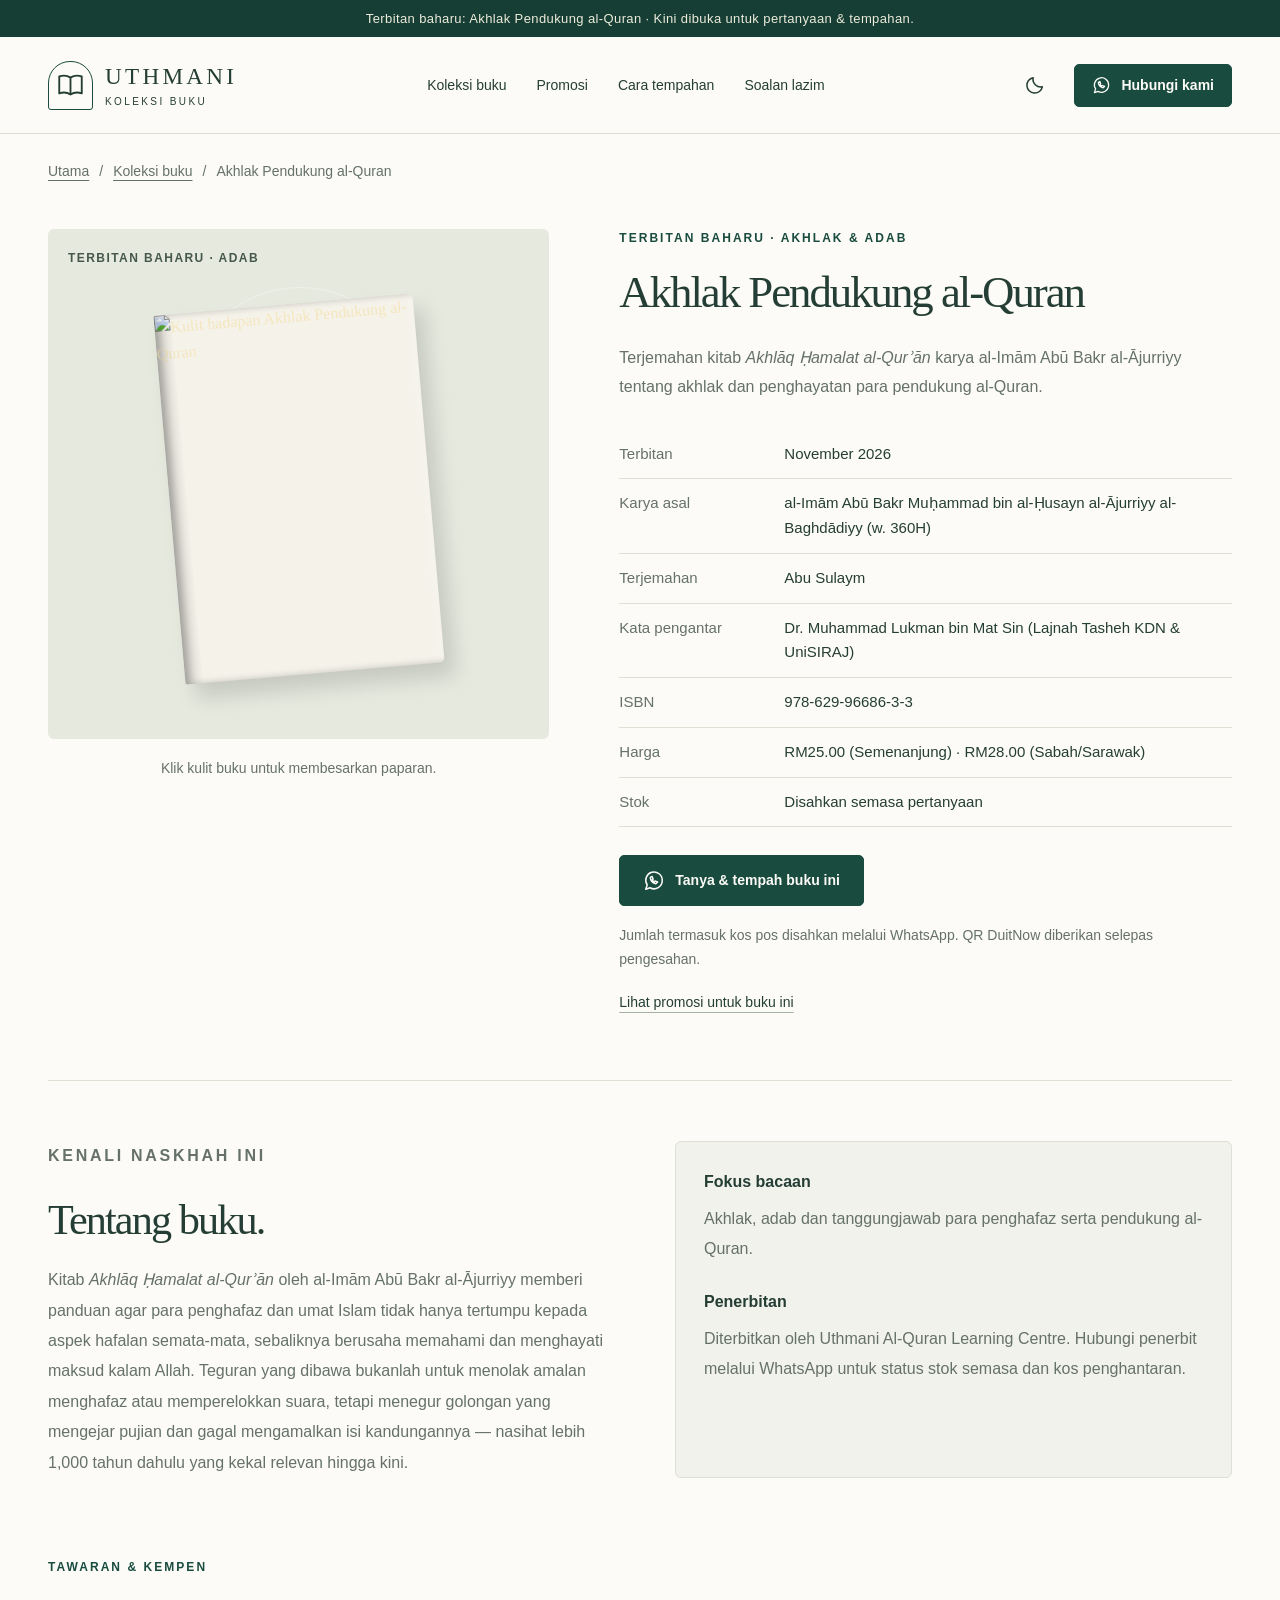
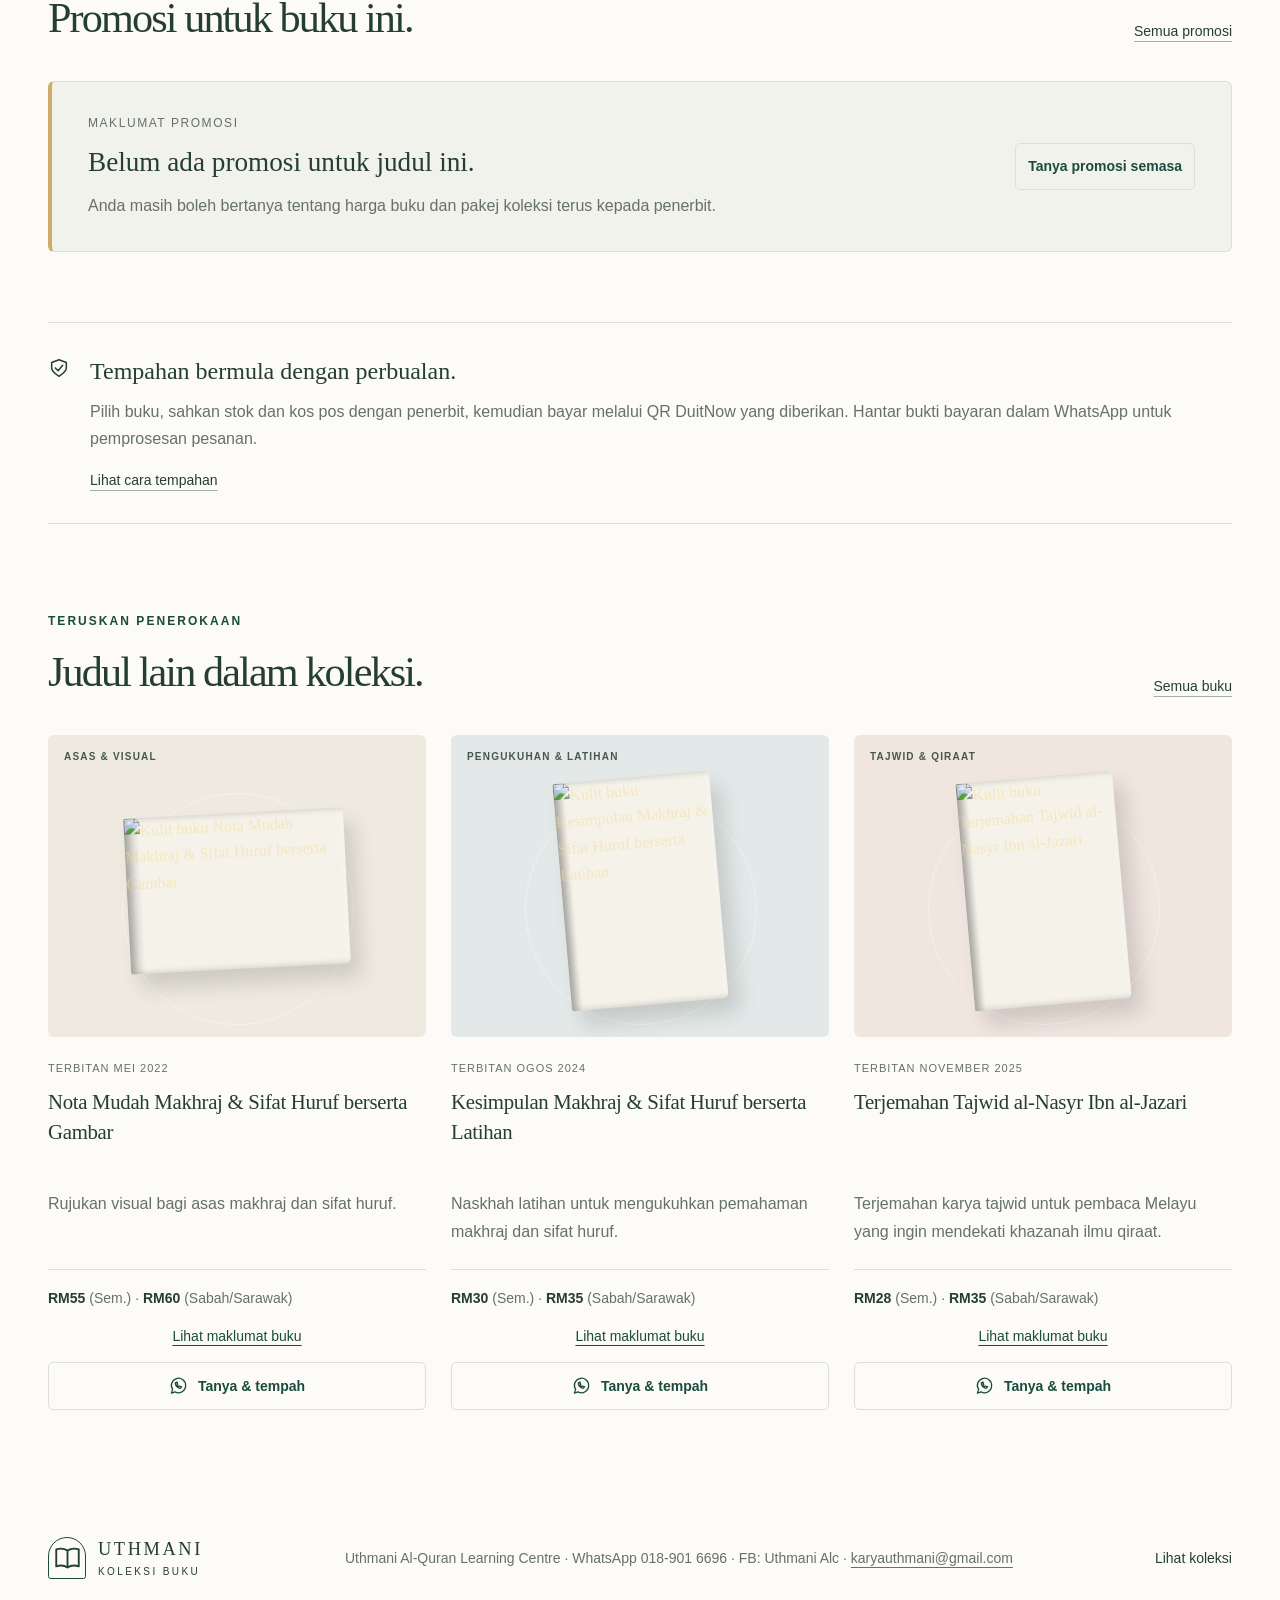
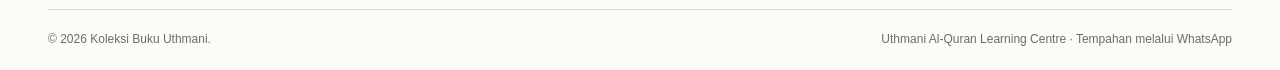
==== akhlak-pendukung-al-quran.html @ 069dd64c "Add files via upload" ====
<!DOCTYPE html>
<html lang="ms" data-theme="light">
<head>
  <meta charset="UTF-8">
  <meta name="viewport" content="width=device-width, initial-scale=1.0">
  <meta name="theme-color" content="#173e35">
  <meta name="description" content="Terjemahan kitab Akhlaq Hamalat al-Qur'an karya al-Imam Abu Bakr al-Ajurriyy al-Baghdadiyy (w. 360H). Terbitan November 2026. RM25 (Sem.) / RM28 (Sabah &amp; Sarawak).">
  <title>Akhlak Pendukung al-Quran · Uthmani</title>
  <script>try{document.documentElement.dataset.theme=localStorage.getItem('uthmani-theme')==='dark'?'dark':'light'}catch{}</script>
  <link rel="stylesheet" href="styles.css">
  <script src="promotions.js" defer></script>
  <script src="script.js" defer></script>
</head>
<body data-book="akhlak">
  <svg class="icon-definitions" xmlns="http://www.w3.org/2000/svg" aria-hidden="true"><defs>
    <symbol id="i-book" viewBox="0 0 24 24"><path d="M12 5c-3-2-7-2-10-1v15c3-1 7-1 10 1 3-2 7-2 10-1V4c-3-1-7-1-10 1Zm0 0v15"/></symbol>
    <symbol id="i-chat" viewBox="0 0 24 24"><path d="M21 11.5a9 9 0 0 1-13.3 7.9L3 21l1.6-4.7A9 9 0 1 1 21 11.5Z"/><path d="M8 8c0 4 2 6 6 7l2-2-3-1-1 1-2-2 1-1-1-3Z"/></symbol>
    <symbol id="i-moon" viewBox="0 0 24 24"><path d="M20 14A8.5 8.5 0 0 1 10 4a8.5 8.5 0 1 0 10 10Z"/></symbol>
    <symbol id="i-sun" viewBox="0 0 24 24"><circle cx="12" cy="12" r="4"/><path d="M12 2v2m0 16v2M2 12h2m16 0h2M5 5l1.5 1.5m11 11L19 19M5 19l1.5-1.5m11-11L19 5"/></symbol>
    <symbol id="i-check" viewBox="0 0 24 24"><path d="m5 12 4 4L19 6"/></symbol>
    <symbol id="i-close" viewBox="0 0 24 24"><path d="m6 6 12 12M6 18 18 6"/></symbol>
    <symbol id="i-shield" viewBox="0 0 24 24"><path d="M12 3 4 6v6c0 4 5 7 8 9 3-2 8-5 8-9V6Z"/><path d="m8 12 3 3 5-6"/></symbol>
  </defs></svg>
  <a class="skip-link" href="#utama">Langkau ke kandungan</a>
  <div class="announcement">Terbitan baharu: Akhlak Pendukung al-Quran · Kini dibuka untuk pertanyaan &amp; tempahan.</div>
  <header class="site-header">
    <div class="container header-inner">
      <a class="brand" href="index.html" aria-label="Uthmani, halaman utama"><span class="brand-mark"><svg class="icon"><use href="#i-book"/></svg></span><span>UTHMANI<small>KOLEKSI BUKU</small></span></a>
      <nav aria-label="Navigasi utama"><a href="index.html#koleksi">Koleksi buku</a><a href="#promosi">Promosi</a><a href="index.html#tempahan">Cara tempahan</a><a href="index.html#soalan">Soalan lazim</a></nav>
      <div class="header-actions"><button class="theme-toggle" id="theme-toggle" type="button" aria-label="Aktifkan mod gelap" aria-pressed="false"><svg class="icon"><use id="theme-icon" href="#i-moon"/></svg></button><button class="button button-small header-contact" data-order="pertanyaan"><svg class="icon"><use href="#i-chat"/></svg>Hubungi kami</button></div>
    </div>
  </header>
  <main id="utama">
    <div class="container breadcrumbs"><nav aria-label="Jejak navigasi"><a href="index.html">Utama</a><span aria-hidden="true">/</span><a href="index.html#koleksi">Koleksi buku</a><span aria-hidden="true">/</span><span aria-current="page">Akhlak Pendukung al-Quran</span></nav></div>
    <section class="container book-detail-hero" aria-labelledby="book-title">
      <div class="book-page-cover"><div class="book-display display-green"><span class="category-label">TERBITAN BAHARU · ADAB</span><div class="catalog-book cover cover-photo" data-lightbox="buku/04 akhlak-pendukung-al-quran/gambar/kulit-depan.jpg" data-caption="Kulit hadapan · Akhlak Pendukung al-Quran"><img src="buku/04 akhlak-pendukung-al-quran/gambar/kulit-depan.jpg" alt="Kulit hadapan Akhlak Pendukung al-Quran" width="666" height="1000"></div></div><p>Klik kulit buku untuk membesarkan paparan.</p></div>
      <div class="book-detail-copy"><p class="eyebrow">TERBITAN BAHARU · AKHLAK &amp; ADAB</p><h1 id="book-title">Akhlak Pendukung al-Quran</h1><p class="detail-intro">Terjemahan kitab <em>Akhlāq Ḥamalat al-Qurʾān</em> karya al-Imām Abū Bakr al-Ājurriyy tentang akhlak dan penghayatan para pendukung al-Quran.</p><dl class="book-facts"><div><dt>Terbitan</dt><dd>November 2026</dd></div><div><dt>Karya asal</dt><dd>al-Imām Abū Bakr Muḥammad bin al-Ḥusayn al-Ājurriyy al-Baghdādiyy (w. 360H)</dd></div><div><dt>Terjemahan</dt><dd>Abu Sulaym</dd></div><div><dt>Kata pengantar</dt><dd>Dr. Muhammad Lukman bin Mat Sin (Lajnah Tasheh KDN &amp; UniSIRAJ)</dd></div><div><dt>ISBN</dt><dd>978-629-96686-3-3</dd></div><div><dt>Harga</dt><dd>RM25.00 (Semenanjung) · RM28.00 (Sabah/Sarawak)</dd></div><div><dt>Stok</dt><dd>Disahkan semasa pertanyaan</dd></div></dl><button class="button" data-order="akhlak"><svg class="icon"><use href="#i-chat"/></svg>Tanya &amp; tempah buku ini</button><p class="detail-payment-note">Jumlah termasuk kos pos disahkan melalui WhatsApp. QR DuitNow diberikan selepas pengesahan.</p><a class="text-link" href="#promosi">Lihat promosi untuk buku ini</a></div>
    </section>
    <section class="container book-about" aria-labelledby="about-title"><div><p class="eyebrow">KENALI NASKHAH INI</p><h2 id="about-title">Tentang buku.</h2><p>Kitab <em>Akhlāq Ḥamalat al-Qurʾān</em> oleh al-Imām Abū Bakr al-Ājurriyy memberi panduan agar para penghafaz dan umat Islam tidak hanya tertumpu kepada aspek hafalan semata-mata, sebaliknya berusaha memahami dan menghayati maksud kalam Allah. Teguran yang dibawa bukanlah untuk menolak amalan menghafaz atau memperelokkan suara, tetapi menegur golongan yang mengejar pujian dan gagal mengamalkan isi kandungannya — nasihat lebih 1,000 tahun dahulu yang kekal relevan hingga kini.</p></div><div class="book-focus"><h3>Fokus bacaan</h3><p>Akhlak, adab dan tanggungjawab para penghafaz serta pendukung al-Quran.</p><h3>Penerbitan</h3><p>Diterbitkan oleh Uthmani Al-Quran Learning Centre. Hubungi penerbit melalui WhatsApp untuk status stok semasa dan kos penghantaran.</p></div></section>
    <section class="container promotions-section" id="promosi" aria-labelledby="promotions-title"><div class="section-heading"><div><p class="eyebrow">TAWARAN &amp; KEMPEN</p><h2 id="promotions-title">Promosi untuk buku ini.</h2></div><a class="text-link" href="index.html#promosi">Semua promosi</a></div><div class="promotions-list" data-promotions><div class="promotion-empty"><div><h3>Belum ada promosi untuk judul ini.</h3><p>Hubungi penerbit untuk mengetahui harga dan tawaran semasa.</p></div><button class="button button-outline" data-order="promosi">Tanya promosi semasa</button></div></div></section>
    <section class="container detail-order-note"><svg class="icon"><use href="#i-shield"/></svg><div><h3>Tempahan bermula dengan perbualan.</h3><p>Pilih buku, sahkan stok dan kos pos dengan penerbit, kemudian bayar melalui QR DuitNow yang diberikan. Hantar bukti bayaran dalam WhatsApp untuk pemprosesan pesanan.</p><a class="text-link" href="index.html#tempahan">Lihat cara tempahan</a></div></section>
    <section class="container section related-books" aria-labelledby="related-title"><div class="section-heading"><div><p class="eyebrow">TERUSKAN PENEROKAAN</p><h2 id="related-title">Judul lain dalam koleksi.</h2></div><a class="text-link" href="index.html#koleksi">Semua buku</a></div><div class="book-grid"><article class="book-card"><a href="nota-mudah-makhraj.html" aria-label="Lihat Nota Mudah Makhraj &amp; Sifat Huruf berserta Gambar" class="book-display display-sand"><span class="category-label">ASAS &amp; VISUAL</span><div class="catalog-book catalog-book-landscape cover cover-photo"><img src="buku/01 nota-mudah-makhraj/gambar/kulit-depan.jpg" alt="Kulit buku Nota Mudah Makhraj &amp; Sifat Huruf berserta Gambar" width="1200" height="852" loading="lazy"></div></a><div class="book-info"><p class="book-date">TERBITAN MEI 2022</p><h3><a href="nota-mudah-makhraj.html">Nota Mudah Makhraj &amp; Sifat Huruf berserta Gambar</a></h3><p>Rujukan visual bagi asas makhraj dan sifat huruf.</p><div class="availability"><strong>RM55</strong> (Sem.) · <strong>RM60</strong> (Sabah/Sarawak)</div><a class="book-detail-link" href="nota-mudah-makhraj.html">Lihat maklumat buku</a><button class="button button-outline" data-order="nota"><svg class="icon"><use href="#i-chat"/></svg>Tanya &amp; tempah</button></div></article>
<article class="book-card"><a href="kesimpulan-makhraj.html" aria-label="Lihat Kesimpulan Makhraj &amp; Sifat Huruf berserta Latihan" class="book-display display-blue"><span class="category-label">PENGUKUHAN &amp; LATIHAN</span><div class="catalog-book cover cover-photo"><img src="buku/02 kesimpulan-makhraj/gambar/kulit-depan.jpg" alt="Kulit buku Kesimpulan Makhraj &amp; Sifat Huruf berserta Latihan" width="778" height="1000" loading="lazy"></div></a><div class="book-info"><p class="book-date">TERBITAN OGOS 2024</p><h3><a href="kesimpulan-makhraj.html">Kesimpulan Makhraj &amp; Sifat Huruf berserta Latihan</a></h3><p>Naskhah latihan untuk mengukuhkan pemahaman makhraj dan sifat huruf.</p><div class="availability"><strong>RM30</strong> (Sem.) · <strong>RM35</strong> (Sabah/Sarawak)</div><a class="book-detail-link" href="kesimpulan-makhraj.html">Lihat maklumat buku</a><button class="button button-outline" data-order="latihan"><svg class="icon"><use href="#i-chat"/></svg>Tanya &amp; tempah</button></div></article>
<article class="book-card"><a href="terjemahan-tajwid-al-nasyr.html" aria-label="Lihat Terjemahan Tajwid al-Nasyr Ibn al-Jazari" class="book-display display-rust"><span class="category-label">TAJWID &amp; QIRAAT</span><div class="catalog-book cover cover-photo"><img src="buku/03 terjemahan-tajwid-al-nasyr/gambar/kulit-depan.jpg" alt="Kulit buku Terjemahan Tajwid al-Nasyr Ibn al-Jazari" width="667" height="1000" loading="lazy"></div></a><div class="book-info"><p class="book-date">TERBITAN NOVEMBER 2025</p><h3><a href="terjemahan-tajwid-al-nasyr.html">Terjemahan Tajwid al-Nasyr Ibn al-Jazari</a></h3><p>Terjemahan karya tajwid untuk pembaca Melayu yang ingin mendekati khazanah ilmu qiraat.</p><div class="availability"><strong>RM28</strong> (Sem.) · <strong>RM35</strong> (Sabah/Sarawak)</div><a class="book-detail-link" href="terjemahan-tajwid-al-nasyr.html">Lihat maklumat buku</a><button class="button button-outline" data-order="tajwid"><svg class="icon"><use href="#i-chat"/></svg>Tanya &amp; tempah</button></div></article></div></section>
  </main>
  <footer><div class="container footer-main"><a class="brand" href="index.html"><span class="brand-mark"><svg class="icon"><use href="#i-book"/></svg></span><span>UTHMANI<small>KOLEKSI BUKU</small></span></a><p>Uthmani Al-Quran Learning Centre · WhatsApp 018-901 6696 · FB: Uthmani Alc · <a href="mailto:karyauthmani@gmail.com">karyauthmani@gmail.com</a></p><a href="index.html#koleksi">Lihat koleksi</a></div><div class="container footer-bottom"><span>© <span id="year">2026</span> Koleksi Buku Uthmani.</span><span>Uthmani Al-Quran Learning Centre · Tempahan melalui WhatsApp</span></div></footer>
  <dialog id="order-dialog" aria-labelledby="dialog-title" aria-describedby="dialog-description"><div class="dialog-content"><button type="button" class="close-dialog" aria-label="Tutup tetingkap"><svg class="icon"><use href="#i-close"/></svg></button><span class="dialog-icon"><svg class="icon"><use href="#i-chat"/></svg></span><p class="eyebrow">PRATONTON PERTANYAAN</p><h2 id="dialog-title">Mesej anda sudah siap.</h2><p id="dialog-description">Nombor WhatsApp penerbit belum ditetapkan. Ini ialah pratonton mesej untuk buku pilihan anda; tiada mesej dihantar.</p><label for="message-preview">Mesej WhatsApp</label><textarea id="message-preview" readonly rows="7"></textarea><button class="button" id="copy-message" type="button">Salin mesej</button><p id="copy-status" role="status" aria-live="polite"></p></div></dialog>
</body>
</html>
---- styles.css ----
@charset "UTF-8";
:root{color-scheme:light;--bg:#fcfbf7;--surface:#fff;--ink:#253e35;--muted:#65716a;--green:#194b3e;--green-hover:#10382d;--line:#dedfd5;--soft:#f1f2eb;--gold:#cfad69;--hero:#f2f1e8;--shadow:0 18px 40px #173b3018}
:root[data-theme=dark]{color-scheme:dark;--bg:#121e1a;--surface:#1c2a24;--ink:#eef0e6;--muted:#b1bdb4;--green:#b6d2bd;--green-hover:#d0e4d4;--line:#34473b;--soft:#1c2b24;--hero:#1b2b23;--shadow:0 18px 40px #0003}
*{box-sizing:border-box}html{scroll-behavior:smooth;scroll-padding-top:100px}body{margin:0;background:var(--bg);color:var(--ink);font-family:Arial,Helvetica,sans-serif;font-size:16px;line-height:1.65}button,a{-webkit-tap-highlight-color:transparent}button,input,textarea{font:inherit}button,a{touch-action:manipulation}button{cursor:pointer}a{color:inherit;text-decoration:none}button{color:inherit}button:focus-visible,a:focus-visible,summary:focus-visible,textarea:focus-visible{outline:3px solid #b78b3b;outline-offset:5px}h1,h2,h3,p{margin-top:0}h1,h2{font-family:Georgia,'Times New Roman',serif;font-weight:400;letter-spacing:-.045em}h2{font-size:clamp(2rem,3.3vw,3rem);line-height:1.18;margin-bottom:20px}h3{font-size:1.08rem;line-height:1.5}p{margin-bottom:0}.container{width:min(1240px,calc(100% - 96px));margin-inline:auto}.icon{width:22px;height:22px;fill:none;stroke:currentColor;stroke-width:1.65;stroke-linecap:round;stroke-linejoin:round;flex-shrink:0}.icon-definitions{position:absolute;width:0;height:0;overflow:hidden}.announcement{background:#173e35;color:#ececdb;font-size:.8125rem;text-align:center;padding:8px 20px;letter-spacing:.03em}.site-header{background:var(--bg);border-bottom:1px solid var(--line)}.header-inner{display:flex;align-items:center;justify-content:space-between;gap:25px;min-height:96px}.brand{display:flex;align-items:center;gap:12px;font-family:Georgia,serif;font-size:1.45rem;letter-spacing:.14em;line-height:1.2}.brand small{display:block;font-family:Arial,sans-serif;font-size:.625rem;letter-spacing:.24em;margin-top:6px}.brand-mark{width:45px;height:49px;border:1px solid var(--green);border-radius:22px 22px 3px 3px;display:grid;place-items:center}.brand-mark .icon{width:27px;height:27px}.header-inner nav{display:flex;gap:30px;font-size:.875rem}.header-inner nav a:hover,.footer-main>a:last-child:hover{color:#9a7332}.header-actions{display:flex;align-items:center;gap:18px}.theme-toggle{background:transparent;border:0;display:grid;place-items:center;width:42px;height:42px;border-radius:50%}.theme-toggle:hover{background:var(--soft)}.button{display:inline-flex;align-items:center;justify-content:center;gap:10px;background:var(--green);color:var(--bg);border:1px solid var(--green);border-radius:5px;min-height:51px;padding:12px 23px;font-size:.875rem;font-weight:600;line-height:1.5;transition:background .2s,transform .2s}.button:hover{background:var(--green-hover);transform:translateY(-2px)}.button-small{min-height:43px;padding:9px 17px}.button-small .icon{width:19px;height:19px}.text-link{font-size:.875rem;text-decoration:underline;text-underline-offset:5px;text-decoration-color:#a5afa3;line-height:1.6}.text-link:hover{text-decoration-color:currentColor}.hero{overflow:hidden;background:linear-gradient(100deg,var(--bg) 49%,var(--hero) 100%)}.hero-grid{display:grid;grid-template-columns:1.06fr 1fr;gap:40px;align-items:center;padding-block:64px 55px;min-height:660px}.eyebrow{font-size:.75rem;font-weight:600;letter-spacing:.17em;color:var(--green);margin-bottom:24px;display:flex;align-items:center;gap:12px}.eyebrow>span{width:24px;height:1px;background:var(--gold)}h1{font-size:clamp(3.4rem,5.35vw,4.8rem);line-height:1.08;margin-bottom:26px}h1 em{color:#96723e;font-weight:400}.hero-description{max-width:470px;color:var(--muted);font-size:1rem;line-height:1.85}.hero-actions{display:flex;align-items:center;gap:26px;margin-top:30px}.hero-note{display:flex;gap:13px;align-items:center;margin-top:38px;font-size:.8125rem;line-height:1.7}.hero-note strong{font-weight:500}.hero-note p>span{color:var(--muted)}.small-book-icon{display:grid;place-items:center;border:1px solid var(--line);border-radius:50%;width:43px;height:43px;flex-shrink:0}.small-book-icon .icon{width:19px}.hero-art{position:relative;height:520px;isolation:isolate}.arch-pattern{position:absolute;width:88%;height:94%;top:3%;left:8%;border:1px solid #a58c5140;border-radius:48% 48% 0 0;background:repeating-radial-gradient(ellipse at 50% 100%,transparent 0,transparent 37px,#a58c5110 38px,#a58c5110 39px);z-index:-1}.arch-pattern:before{content:"";position:absolute;inset:13px;border:1px solid #a58c5125;border-radius:48% 48% 0 0}.art-topline{display:flex;justify-content:space-between;position:absolute;top:10px;left:30px;right:5px;color:var(--muted);font-size:.625rem;letter-spacing:.2em}.art-topline>span:last-child{font-size:24px;color:#a78e59}.cover{color:#f4e6bd;border-radius:2px 5px 5px 2px;position:relative;box-shadow:inset 5px 0 7px #0003,inset -3px 0 1px #ffffff20,10px 15px 20px #0002;font-family:Georgia,'Times New Roman',serif}.cover:after{content:"";position:absolute;inset:0;background:repeating-linear-gradient(0deg,transparent,transparent 3px,#ffffff04 4px);pointer-events:none;border-radius:inherit}.cover-green{background:#194738}.cover-rust{background:#874638}.cover-sand{background:#b6a27b;color:#273e32}.cover-blue{background:#2d4b5a}.cover-frame{position:absolute;inset:12px 13px 14px 17px;border:1px solid #cfb97a85;display:flex;flex-direction:column;align-items:center;text-align:center;padding:16px 9px}.cover-frame:before{content:"";position:absolute;inset:4px;border:1px solid #cfb97a50;pointer-events:none}.cover-imprint{font-family:Arial,sans-serif;font-size:8px;letter-spacing:.27em}.cover-title{font-size:28px;line-height:1.25;display:block;font-weight:400}.cover-title i{font-weight:400}.cover-bottom{font-family:Arial,sans-serif;font-size:7px;letter-spacing:.12em;margin-top:auto}.cover-ornament{color:#d0b475;font-size:31px;margin:16px 0 12px}.cover-subtitle{font-family:Arial,sans-serif;font-size:7px;letter-spacing:.1em;margin-top:17px}.hero-book{position:absolute;width:235px;height:335px}.hero-book-back{left:10%;top:77px;transform:rotate(-13deg)}.hero-book-back .cover-title{font-size:30px}.hero-book-front{left:43%;top:98px;transform:rotate(8deg);z-index:2}.hero-book-front .cover-title{font-size:34px;line-height:1.19}.arabic{font-family:'Traditional Arabic','Times New Roman',serif;font-size:23px;margin:25px 0 18px;color:#d3b578}.cover-rule{height:1px;width:52px;background:#cfb97a90;margin:20px 0 13px}.cover-author{font-size:10px}.book-horizontal{position:absolute;left:13%;width:78%;height:31px;border-radius:3px;display:flex;justify-content:space-between;align-items:center;padding:0 22px;box-shadow:4px 8px 13px #0002;font-family:Georgia,serif;font-size:12px}.book-horizontal b{font:6px Arial,sans-serif;letter-spacing:.18em}.book-horizontal-one{bottom:57px;background:#34515a;color:#e8dabc;transform:rotate(-3deg);z-index:3;border-bottom:5px solid #efe8d7}.book-horizontal-two{bottom:24px;background:#b8a37a;color:#24392e;transform:rotate(1deg);border-bottom:6px solid #ebe3ce}.art-caption{position:absolute;bottom:-15px;width:100%;display:flex;align-items:center;justify-content:center;gap:10px;font-size:.75rem;color:var(--muted)}.caption-line{width:22px;height:1px;background:#a78e59}.benefits{border-block:1px solid var(--line)}.benefits-inner{display:flex;justify-content:space-between;padding-block:22px;gap:22px}.benefits-inner>span{display:flex;align-items:center;gap:12px;font-size:.875rem;color:var(--muted)}.benefits .icon{color:var(--green);width:20px}.section{padding-block:88px}.section-heading{display:flex;align-items:flex-end;justify-content:space-between;gap:30px;margin-bottom:38px}.section-heading .eyebrow{margin-bottom:15px}.section-heading h2{margin:0}.section-heading>p{color:var(--muted);font-size:.9375rem;line-height:1.85;padding-bottom:3px}.book-grid{display:grid;grid-template-columns:repeat(4,minmax(0,1fr));gap:25px}.book-card{min-width:0;display:flex;flex-direction:column}.book-display{height:302px;position:relative;display:flex;align-items:center;justify-content:center;border-radius:6px;overflow:hidden}.book-display:after{content:"";position:absolute;width:230px;height:230px;border:1px solid #ffffff60;border-radius:50%;top:58px;left:calc(50% - 115px);pointer-events:none}.display-sand{background:#eeeadf}.display-blue{background:#e3e9e8}.display-rust{background:#f0e5df}.display-green{background:#e5e9de}.category-label{position:absolute;left:16px;top:14px;font-size:.625rem;font-weight:600;letter-spacing:.12em;color:#46584c}.catalog-book{height:228px;width:157px;transform:rotate(-5deg);margin-top:11px;z-index:1;transition:transform .3s}.book-card:hover .catalog-book{transform:rotate(0deg) translateY(-5px)}.catalog-book .cover-frame{inset:8px 8px 9px 11px;padding:11px 7px}.catalog-book .cover-title{font-size:21px}.catalog-book .cover-ornament{font-size:22px;margin:12px 0 8px}.catalog-book .cover-imprint{font-size:6px}.catalog-book .cover-subtitle{font-size:6px;margin-top:10px}.catalog-book .cover-bottom{font-size:5px;letter-spacing:.08em}.illustration-label{position:absolute;right:12px;bottom:8px;font-size:.625rem;color:#59675c}.book-info{padding-top:22px;display:flex;flex:1;flex-direction:column}.book-date{font-size:.6875rem;letter-spacing:.09em;color:var(--muted);margin-bottom:10px}.book-info h3{font-family:Georgia,serif;font-weight:400;font-size:1.3rem;line-height:1.45;letter-spacing:-.015em;margin-bottom:12px;min-height:5.65rem}.book-info>p:not(.book-date){font-size:.875rem;line-height:1.8;color:var(--muted);margin-bottom:22px}.availability{font-size:.8125rem;color:var(--muted);margin-top:auto;margin-bottom:15px;border-top:1px solid var(--line);padding-top:17px}.button-outline{color:var(--green);background:transparent;border-color:var(--line);padding-inline:12px;min-height:45px}.button-outline:hover{color:var(--bg);background:var(--green)}.button-outline .icon{width:19px}.bundle-section{padding-bottom:20px}.bundle{border-radius:9px;background:#173e33;color:#f5f2e7;display:grid;grid-template-columns:1fr 1fr;gap:40px;padding:55px 65px;overflow:hidden;position:relative}.bundle:before{content:"";position:absolute;width:600px;height:600px;border:1px solid #e6d4a315;border-radius:50%;left:-270px;top:-300px;box-shadow:0 0 0 35px #e6d4a306,0 0 0 70px #e6d4a305;pointer-events:none}.bundle-copy{position:relative}.bundle-copy .eyebrow{color:#d5ba7b;font-size:.6875rem;margin-bottom:18px}.bundle-copy h2{font-size:2.65rem;margin-bottom:18px}.bundle-copy>p:not(.eyebrow){color:#c8d2c8;font-size:.9375rem;max-width:400px;margin-bottom:23px}.button-gold{background:#ddc38a;border-color:#ddc38a;color:#1b3b30}.button-gold:hover{background:#edd7aa}.bundle-note{display:block;font-size:.75rem;color:#c8d2c8;margin-top:12px}.bundle-art{display:flex;align-items:center;justify-content:center;min-height:250px;padding-right:20px}.mini-book{width:120px;height:205px;padding:28px 10px 12px;flex-shrink:0;border:1px solid #d7bf8055;outline:1px solid #d7bf8033;outline-offset:-7px;font-family:Georgia,serif;font-size:17px;color:#f4e4b9;display:flex;flex-direction:column;justify-content:center;text-align:center;box-shadow:6px 12px 20px #0005;position:relative;margin-left:-24px;transform:rotate(-12deg)}.mini-book span{font-style:italic;font-size:20px;line-height:1.4;margin-top:9px}.mini-book small{font:6px Arial,sans-serif;letter-spacing:.2em;margin-top:25px}.mini-sand{background:#b6a27b;color:#273e32;transform:translateY(10px) rotate(-14deg)}.mini-blue{background:#2d4b5a;transform:translateY(-7px) rotate(-5deg)}.mini-rust{background:#874638;transform:translateY(-4px) rotate(5deg)}.mini-green{background:#275343;transform:translateY(15px) rotate(14deg)}.center-heading{text-align:center}.center-heading .eyebrow{justify-content:center;margin-bottom:16px}.center-heading>p:last-child{color:var(--muted);font-size:.9375rem}.steps{display:grid;grid-template-columns:repeat(3,1fr);gap:65px;margin-top:45px;text-align:center}.step-icon{width:61px;height:61px;background:var(--soft);border:1px solid var(--line);border-radius:50%;display:grid;place-items:center;margin:0 auto 20px;color:var(--green)}.step-icon .icon{width:25px;height:25px}.steps h3{font-family:Georgia,serif;font-size:1.4rem;font-weight:400;margin-bottom:11px}.steps p{color:var(--muted);font-size:.875rem;line-height:1.85}.payment-note{display:flex;align-items:center;gap:18px;padding:20px 26px;border:1px solid var(--line);border-radius:5px;margin-top:40px;font-size:.8125rem;color:var(--muted);background:var(--soft)}.payment-note .icon{width:26px;height:26px}.payment-note strong{color:var(--ink);font-weight:600}.faq-section{padding-block:72px;background:var(--soft);border-top:1px solid var(--line)}.faq-grid{display:grid;grid-template-columns:1fr 1.4fr;gap:75px}.faq-grid .eyebrow{margin-bottom:18px}.faq-grid>div>p:not(.eyebrow){color:var(--muted);font-size:.9375rem}.faq-contact{display:flex;align-items:center;gap:9px;border:0;background:transparent;padding:0;margin-top:24px;color:var(--green)}.faq-list details{border-bottom:1px solid var(--line);padding-block:19px}.faq-list details:first-child{padding-top:0}.faq-list summary{cursor:pointer;list-style:none;font-size:.9375rem;font-weight:500;padding-right:32px;position:relative}.faq-list summary::-webkit-details-marker{display:none}.faq-list summary:after{content:"+";position:absolute;right:1px;top:-5px;font-size:23px;font-weight:400;color:var(--muted)}.faq-list details[open] summary:after{content:"−"}.faq-list details p{font-size:.875rem;color:var(--muted);padding-top:13px;padding-right:30px;line-height:1.85}footer{padding-top:39px}.footer-main{display:flex;align-items:center;justify-content:space-between;gap:25px;padding-bottom:30px}.footer-main .brand{font-size:1.15rem}.footer-main .brand-mark{width:38px;height:42px}.footer-main p{color:var(--muted);font-size:.875rem}.footer-main>a:last-child{font-size:.875rem}.footer-bottom{display:flex;justify-content:space-between;gap:20px;font-size:.75rem;color:var(--muted);border-top:1px solid var(--line);padding-block:20px}.skip-link{position:fixed;top:-100px;left:15px;z-index:10;background:var(--ink);color:var(--bg);padding:12px 20px}.skip-link:focus{top:10px}dialog{width:min(540px,calc(100% - 32px));padding:0;background:var(--bg);color:var(--ink);border:1px solid var(--line);border-radius:12px;box-shadow:0 25px 100px #0005;max-height:90dvh}dialog::backdrop{background:#0c241cb3;backdrop-filter:blur(4px)}.dialog-content{padding:35px;position:relative}.close-dialog{position:absolute;right:15px;top:15px;background:transparent;border:0;width:40px;height:40px;display:grid;place-items:center;border-radius:50%}.close-dialog:hover{background:var(--soft)}.dialog-icon{display:grid;place-items:center;width:52px;height:52px;background:var(--soft);border-radius:50%;margin-bottom:22px}.dialog-content .eyebrow{font-size:.6875rem;margin-bottom:12px}.dialog-content h2{font-size:2rem;margin-bottom:15px}.dialog-content>p:not(.eyebrow){font-size:.875rem;color:var(--muted)}.dialog-content label{display:block;font-size:.8125rem;font-weight:600;margin-block:22px 8px}.dialog-content textarea{display:block;resize:vertical;width:100%;border:1px solid var(--line);background:var(--soft);color:var(--ink);font-size:.875rem;line-height:1.7;padding:14px;border-radius:5px}.dialog-content .button{margin-top:20px;width:100%}#copy-status{min-height:24px;margin-top:10px;font-size:.8125rem}
@media(min-width:1450px){.hero-grid{min-height:710px}.hero-art{transform:scale(1.06)}}
@media(max-width:1100px){.container{width:calc(100% - 64px)}.header-inner nav{gap:20px}.hero-grid{gap:25px}.hero-art{height:480px}.hero-book{width:200px;height:303px}.hero-book-back{left:3%;top:65px}.hero-book-front{left:42%;top:90px}.hero-book-front .cover-title{font-size:30px}.hero-book-back .cover-title{font-size:27px}.hero-actions{gap:18px;align-items:flex-start;flex-direction:column}.hero-note{margin-top:25px}.book-grid{gap:18px}.book-display{height:280px}.catalog-book{width:145px;height:215px}.catalog-book .cover-title{font-size:19px}.book-info h3{font-size:1.2rem;min-height:7rem}.bundle{padding:45px 35px;gap:25px}.mini-book{width:105px;height:195px;margin-left:-25px;font-size:15px}.mini-book span{font-size:18px}.steps{gap:35px}.faq-grid{gap:40px}}
@media(max-width:850px){.header-inner nav{display:none}.hero-grid{grid-template-columns:1.05fr 1fr;min-height:580px;padding-block:45px}.hero-art{height:430px}.hero-book{width:164px;height:260px}.hero-book-front{left:36%;top:78px}.hero-book-back{left:0;top:55px}.hero-book-front .cover-title{font-size:24px}.hero-book-back .cover-title{font-size:23px}.hero-book .cover-frame{inset:9px 8px 10px 11px;padding:12px 6px}.hero-book .arabic{font-size:18px;margin:19px 0 14px}.hero-book .cover-rule{margin:15px 0 10px}.hero-book .cover-author{font-size:8px}.hero-book .cover-bottom{font-size:6px}.book-horizontal{width:93%;left:0;padding-inline:12px;font-size:9px}.book-horizontal-one{bottom:59px}.book-horizontal-two{bottom:26px}.art-topline{left:0;font-size:8px}.art-caption{font-size:10px;bottom:0}h1{font-size:3rem}.hero-description{font-size:.9375rem}.hero-note{font-size:.75rem}.benefits-inner{gap:18px}.benefits-inner>span{font-size:.75rem;gap:8px}.section{padding-block:65px}.book-grid{grid-template-columns:repeat(2,1fr);gap:40px 25px}.book-display{height:320px}.catalog-book{width:175px;height:250px}.catalog-book .cover-title{font-size:24px}.catalog-book .cover-ornament{margin:15px 0 12px}.book-info h3{min-height:3.8rem;font-size:1.3rem}.section-heading>p{max-width:220px}.desktop-break{display:none}.bundle{padding:40px 30px;grid-template-columns:.9fr 1fr}.bundle-copy h2{font-size:2.15rem}.bundle-art{padding:0}.mini-book{width:85px;height:170px;margin-left:-24px;font-size:12px}.mini-book span{font-size:15px}.steps{gap:25px}.faq-grid{grid-template-columns:1fr 1.3fr}.footer-main p{max-width:200px}.footer-bottom{font-size:.6875rem}}
@media(max-width:600px){html{scroll-padding-top:20px}.container{width:calc(100% - 40px)}.announcement{font-size:.6875rem;padding-inline:12px}.header-inner{min-height:80px;gap:12px}.brand{font-size:1.18rem;gap:9px}.brand small{font-size:.56rem}.brand-mark{width:37px;height:42px}.header-actions{gap:5px}.header-contact{font-size:0;padding:9px;width:42px}.header-contact .icon{width:21px;height:21px}.hero-grid{grid-template-columns:1fr;gap:27px;padding-block:38px 28px}.hero-copy .eyebrow{font-size:.625rem;margin-bottom:20px}h1{font-size:clamp(2.9rem,11.7vw,4.1rem);line-height:1.1;margin-bottom:22px}.hero-description{font-size:.9375rem;max-width:410px}.hero-actions{flex-direction:row;align-items:center;gap:18px}.hero-actions .button{font-size:.8125rem;padding-inline:15px}.hero-actions .text-link{font-size:.75rem;max-width:115px}.hero-note{margin-top:26px}.hero-art{width:min(100%,390px);height:420px;justify-self:center}.hero-book{width:185px;height:280px}.hero-book-back{left:9%;top:45px}.hero-book-front{left:43%;top:70px}.hero-book-front .cover-title{font-size:28px}.hero-book-back .cover-title{font-size:26px}.hero-book .cover-bottom{font-size:6px}.hero-book .arabic{font-size:20px;margin-block:20px 16px}.hero-book .cover-frame{inset:11px 10px 12px 13px}.art-topline{left:15px;right:12px}.book-horizontal{left:8%;width:86%}.book-horizontal-one{bottom:44px}.book-horizontal-two{bottom:11px}.art-caption{bottom:-15px}.benefits-inner{padding-block:20px;display:grid;gap:11px}.benefits-inner>span{font-size:.8125rem}.benefits-inner .icon{width:18px;height:18px}.section{padding-block:52px}.section-heading{display:block;margin-bottom:29px}.section-heading>p{max-width:none;margin-top:16px;font-size:.875rem}.eyebrow{font-size:.625rem}h2{font-size:2.15rem}.book-grid{gap:28px 16px}.book-display{height:236px}.category-label{font-size:.5rem;letter-spacing:.04em;top:11px;left:9px}.catalog-book{width:123px;height:184px;margin-top:10px}.catalog-book .cover-frame{inset:7px 6px 8px 9px;padding:10px 5px}.catalog-book .cover-title{font-size:17px}.catalog-book .cover-ornament{font-size:17px;margin:8px 0}.catalog-book .cover-imprint{font-size:5px}.catalog-book .cover-subtitle{font-size:4.5px;margin-top:10px}.catalog-book .cover-bottom{font-size:4px}.illustration-label{font-size:.5rem}.book-info{padding-top:15px}.book-date{font-size:.5625rem;letter-spacing:.035em;margin-bottom:8px}.book-info h3{font-size:1.1rem;line-height:1.4;min-height:6.2rem;margin-bottom:11px}.book-info>p:not(.book-date){font-size:.8125rem;line-height:1.65;margin-bottom:15px}.availability{font-size:.6875rem;line-height:1.6;padding-top:12px;margin-bottom:12px}.book-info .button{font-size:.75rem;padding:10px 5px;gap:6px}.book-info .button .icon{width:16px;height:16px}.bundle-section{padding-bottom:0}.bundle{grid-template-columns:1fr;gap:25px;padding:32px 25px}.bundle-art{min-height:215px;order:1;padding-left:20px}.mini-book{width:98px;height:178px;font-size:13px}.mini-book span{font-size:17px}.bundle-copy{order:0}.bundle-copy h2{font-size:2.3rem}.bundle-copy .eyebrow{font-size:.625rem}.bundle-copy>p:not(.eyebrow){font-size:.875rem}.bundle-note{font-size:.6875rem}.center-heading{text-align:left}.center-heading .eyebrow{justify-content:flex-start}.center-heading>p:last-child{font-size:.875rem}.steps{grid-template-columns:1fr;gap:27px;text-align:left;margin-top:31px}.steps article{display:grid;grid-template-columns:50px 1fr;column-gap:17px}.step-icon{grid-row:span 2;width:46px;height:46px;margin:0}.step-icon .icon{width:21px;height:21px}.steps h3{font-size:1.25rem;margin-bottom:7px}.steps p{font-size:.875rem}.payment-note{align-items:flex-start;padding:18px;gap:13px;margin-top:28px;font-size:.75rem}.payment-note .icon{width:22px;height:22px;margin-top:3px}.faq-section{padding-block:45px}.faq-grid{grid-template-columns:1fr;gap:30px}.faq-list summary{font-size:.875rem}.faq-list details p{font-size:.8125rem}.footer-main{flex-wrap:wrap;gap:20px}.footer-main p{order:2;max-width:none;width:100%;font-size:.8125rem}.footer-main>a:last-child{font-size:.8125rem}.footer-bottom{flex-direction:column;gap:8px;font-size:.6875rem}.dialog-content{padding:28px 22px}.dialog-content h2{font-size:1.8rem}}
@media(max-width:360px){.container{width:calc(100% - 28px)}.hero-book{width:165px;height:265px}.hero-book-front{left:42%}.hero-book-back{left:4%}.hero-book-front .cover-title{font-size:25px}.hero-book-back .cover-title{font-size:24px}.catalog-book{width:112px;height:175px}.catalog-book .cover-title{font-size:16px}.book-grid{gap:25px 12px}.hero-actions{gap:12px}.hero-actions .button{padding-inline:10px}.hero-art{height:410px}}
/* Judul panjang kekal di dalam bingkai kulit pada semua saiz skrin. */
.catalog-book.cover-rust .cover-title{font-size:18px}
.hero-book-back .cover-title{font-size:25px}
.hero-book-back .cover-ornament{margin-block:14px 10px}
.book-info>p:not(.book-date),.steps p,.faq-list details p,.bundle-copy>p:not(.eyebrow),.dialog-content>p:not(.eyebrow){font-size:1rem}
.availability,.book-info .button,.hero-actions .text-link{font-size:.875rem}
:root[data-theme=dark] h1 em{color:#d2ae6d}
@media(max-width:850px){.hero-book-back .cover-title{font-size:21px}}
@media(max-width:600px){.catalog-book.cover-rust .cover-title{font-size:14px}.hero-book-back .cover-title{font-size:22px}.book-info .button{gap:5px}.book-info .button .icon{width:15px}.bundle-art{transform:scale(.9)}.book-info h3{min-height:0}}
@media(max-width:360px){.book-info .button{font-size:.875rem;flex-wrap:wrap}.catalog-book{height:190px}.catalog-book.cover-rust .cover-title{font-size:13px}.hero-book-back .cover-title{font-size:20px}.bundle-art{transform:scale(.8)}}
.book-info h3 a:hover{text-decoration:underline;text-underline-offset:4px}
.book-detail-link{font-size:.875rem;text-align:center;text-decoration:underline;text-underline-offset:4px;margin-bottom:14px;color:var(--green)}
.promotions-section{padding-block:20px 70px;scroll-margin-top:24px}
.promotions-list{display:grid;grid-template-columns:repeat(2,minmax(0,1fr));gap:24px}
.promotion-empty{grid-column:1/-1;display:flex;align-items:center;justify-content:space-between;gap:32px;padding:32px 36px;background:var(--soft);border:1px solid var(--line);border-left:4px solid var(--gold);border-radius:6px}
.promotion-label{display:block;color:var(--muted);font-size:.75rem;letter-spacing:.13em;margin-bottom:12px}
.promotion-empty h3,.promotion-card h3{font-family:Georgia,serif;font-weight:400;font-size:1.7rem;line-height:1.3;margin-bottom:12px}
.promotion-empty p{font-size:1rem;color:var(--muted);max-width:650px}
.promotion-empty .button{flex-shrink:0}
.promotion-card{padding:32px;border:1px solid var(--line);border-top:4px solid var(--gold);border-radius:6px;background:var(--surface);display:flex;align-items:flex-start;flex-direction:column;overflow-wrap:anywhere}
.promotion-card>p{color:var(--muted);font-size:1rem}
.promotion-card .promotion-offer{font-family:Georgia,serif;font-size:1.8rem;color:var(--green);margin-top:20px}
.promotion-card .promotion-period{margin-top:15px;font-size:.875rem}
.promotion-card .promotion-terms{font-size:.875rem;border-top:1px solid var(--line);padding-top:15px;margin-top:15px}
.promotion-card .button{margin-top:24px}
.breadcrumbs{padding-block:26px}
.breadcrumbs nav{display:flex;flex-wrap:wrap;gap:10px;font-size:.875rem;color:var(--muted);line-height:1.6}
.breadcrumbs a{text-decoration:underline;text-underline-offset:4px}
.book-detail-hero{display:grid;grid-template-columns:.9fr 1.1fr;gap:70px;align-items:start;padding-block:20px 65px}
.book-page-cover .book-display{height:510px}
.book-page-cover .catalog-book{width:260px;height:370px;transform:rotate(-5deg)}
.book-page-cover .cover-frame{inset:15px;padding:23px 15px}
.book-page-cover .cover-title{font-size:34px}
.book-page-cover .cover-rust .cover-title{font-size:29px}
.book-page-cover .cover-ornament{font-size:35px;margin-block:24px 18px}
.book-page-cover .cover-imprint{font-size:9px}
.book-page-cover .cover-subtitle{font-size:9px;margin-top:23px}
.book-page-cover .cover-bottom{font-size:8px}
.book-page-cover .category-label{font-size:.75rem;top:20px;left:20px}
.book-page-cover .illustration-label{font-size:.75rem;bottom:14px;right:16px}
.book-page-cover>p{font-size:.875rem;color:var(--muted);text-align:center;margin-top:18px}
.book-detail-copy .eyebrow{margin-bottom:18px}
.book-detail-copy h1{font-size:clamp(2.5rem,3.5vw,3.5rem);line-height:1.15;overflow-wrap:anywhere}
.detail-intro{color:var(--muted);font-size:1rem;line-height:1.8}
.book-facts{margin-block:28px}
.book-facts>div{display:grid;grid-template-columns:150px 1fr;gap:15px;border-bottom:1px solid var(--line);padding-block:12px;font-size:.9375rem}
.book-facts dt{color:var(--muted)}
.book-facts dd{margin:0}
.detail-payment-note{font-size:.875rem;color:var(--muted);margin-block:18px}
.book-about{display:grid;grid-template-columns:1fr 1fr;gap:70px;border-top:1px solid var(--line);padding-block:60px}
.book-about p{font-size:1rem;color:var(--muted);line-height:1.9}
.book-focus{padding:28px;background:var(--soft);border:1px solid var(--line);border-radius:6px}
.book-focus h3{font-size:1rem;margin-bottom:10px}
.book-focus h3:not(:first-child){margin-top:25px}
.detail-order-note{display:flex;align-items:flex-start;gap:20px;border-block:1px solid var(--line);padding-block:30px}
.detail-order-note .icon{margin-top:4px}
.detail-order-note h3{font-family:Georgia,serif;font-size:1.5rem;font-weight:400;margin-bottom:10px}
.detail-order-note p{font-size:1rem;color:var(--muted);margin-bottom:15px}
.related-books .book-grid{grid-template-columns:repeat(3,minmax(0,1fr))}
@media(max-width:1100px){.header-inner nav{gap:14px}.header-inner{gap:15px}.book-detail-hero,.book-about{gap:35px}.book-page-cover .book-display{height:470px}.book-facts>div{grid-template-columns:120px 1fr}.book-detail-copy h1{font-size:2.6rem}}
@media(max-width:850px){.header-inner{flex-wrap:wrap;padding-block:15px}.header-inner nav{display:flex;order:3;width:100%;overflow:auto;justify-content:space-between;gap:20px;white-space:nowrap;border-top:1px solid var(--line);padding-top:12px}.book-detail-hero{gap:28px}.book-page-cover .book-display{height:410px}.book-page-cover .catalog-book{width:210px;height:320px}.book-page-cover .cover-title{font-size:27px}.book-page-cover .cover-rust .cover-title{font-size:23px}.book-page-cover .cover-frame{inset:12px;padding:16px 10px}.book-page-cover .cover-subtitle{font-size:7px;margin-top:16px}.book-page-cover .cover-bottom{font-size:6px}.book-detail-copy h1{font-size:2.15rem}.book-facts>div{grid-template-columns:1fr;gap:3px}.promotion-empty{align-items:flex-start;flex-direction:column}.related-books .book-grid{grid-template-columns:repeat(2,minmax(0,1fr))}}
@media(max-width:600px){.header-inner nav{font-size:.875rem;gap:18px}.breadcrumbs{padding-block:20px}.breadcrumbs nav{font-size:.8125rem}.book-detail-hero{grid-template-columns:1fr;padding-block:5px 40px;gap:30px}.book-page-cover .book-display{height:390px}.book-page-cover .category-label{font-size:.6875rem}.book-detail-copy h1{font-size:2.4rem}.book-detail-copy .button{width:100%}.book-facts>div{grid-template-columns:105px 1fr;gap:12px}.book-about{grid-template-columns:1fr;gap:25px;padding-block:40px}.book-focus{padding:23px}.promotions-section{padding-block:10px 45px}.promotions-list{grid-template-columns:1fr;gap:20px}.promotion-empty,.promotion-card{padding:25px}.promotion-empty h3,.promotion-card h3{font-size:1.5rem}.promotion-empty .button{width:100%}.promotion-card .promotion-offer{font-size:1.6rem}.detail-order-note{gap:12px}.related-books .section-heading>a{display:inline-block;margin-top:15px}}
@media(max-width:600px){.header-inner nav{display:grid;grid-template-columns:repeat(2,minmax(0,1fr));gap:7px 20px;overflow:visible}.header-inner nav a{padding-block:3px}}
/* Kulit buku sebenar & lightbox */
.cover-photo{padding:0;overflow:hidden;background:#f5f2ea}
.cover-photo img{display:block;width:100%;height:100%;object-fit:cover;border-radius:inherit}
.cover-photo:after{background:linear-gradient(90deg,#00000028 0,transparent 7%,transparent 96%,#ffffff20 100%)}
.hero-art .hero-book-front{left:52%;top:64px;width:268px;height:402px;transform:translateX(-50%);cursor:zoom-in;transition:transform .25s}
.hero-art .hero-book-front:hover{transform:translateX(-50%) translateY(-4px)}
@media(max-width:1100px){.hero-art .hero-book-front{top:60px;width:242px;height:363px}}
@media(max-width:850px){.hero-art .hero-book-front{left:52%;top:56px;width:210px;height:315px}}
@media(max-width:600px){.hero-art .hero-book-front{left:52%;top:54px;width:214px;height:321px}}
@media(max-width:360px){.hero-art .hero-book-front{left:52%;top:52px;width:200px;height:300px}}
.catalog-book-landscape{width:min(86%,220px);height:auto;aspect-ratio:1200/852;transform:rotate(-3deg)}
.book-card:hover .catalog-book-landscape{transform:rotate(0deg) translateY(-5px)}
.book-page-cover .catalog-book-landscape{width:min(88%,410px);height:auto;aspect-ratio:1200/852;transform:rotate(-2deg)}
.book-page-cover .cover-photo{cursor:zoom-in}
.mini-book.mini-photo{padding:0;overflow:hidden;border:1px solid #ffffff30;outline:none;background:#1c2a24}
.mini-book.mini-photo img{display:block;width:100%;height:100%;object-fit:cover}
.mini-book.mini-landscape{width:152px;height:108px;align-self:center}
.availability strong{color:var(--ink);font-weight:600}
.book-card-new .book-display{box-shadow:inset 0 0 0 2px var(--gold)}
.new-badge{position:absolute;right:14px;top:12px;z-index:2;background:#173e35;color:#f4e6bd;border:1px solid #cfad6980;border-radius:999px;padding:4px 10px;font-size:.625rem;font-weight:700;letter-spacing:.12em}
.footer-main a[href^="mailto:"]{text-decoration:underline;text-underline-offset:4px}
.lightbox-dialog{width:min(960px,calc(100% - 32px));max-height:92dvh;overflow:auto}
.lightbox-content{padding:24px;position:relative;text-align:center}
.lightbox-content img{display:block;max-width:100%;max-height:74dvh;margin-inline:auto;border-radius:6px;background:#fff}
.lightbox-caption{margin-top:14px;font-size:.9375rem;color:var(--muted)}
@media(max-width:850px){.catalog-book-landscape{width:min(86%,210px)}.book-page-cover .catalog-book-landscape{width:min(88%,360px)}}
@media(max-width:600px){.catalog-book-landscape{width:min(88%,155px)}.book-page-cover .catalog-book-landscape{width:min(90%,320px)}.mini-book.mini-landscape{width:125px;height:89px}.lightbox-content{padding:18px}}
@media(prefers-reduced-motion:reduce){html{scroll-behavior:auto}*,*:before,*:after{transition:none!important;animation:none!important}}
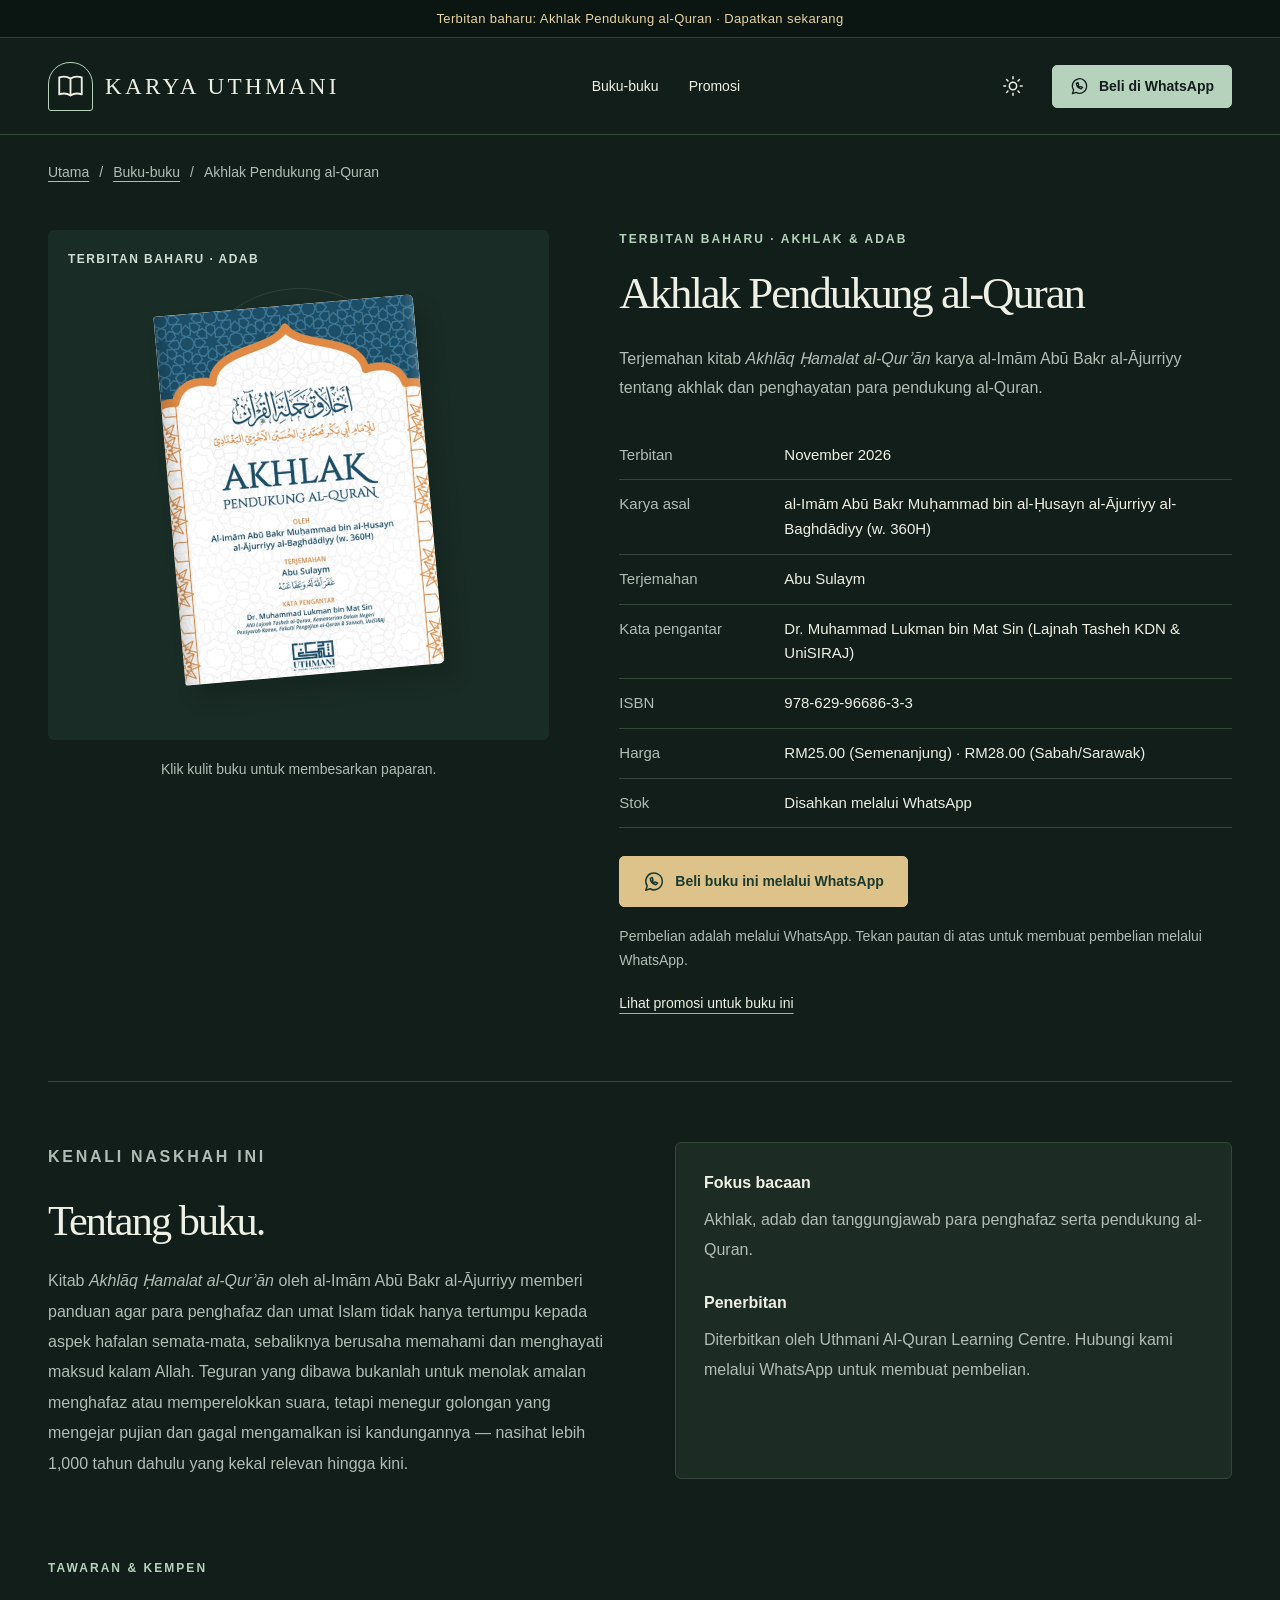
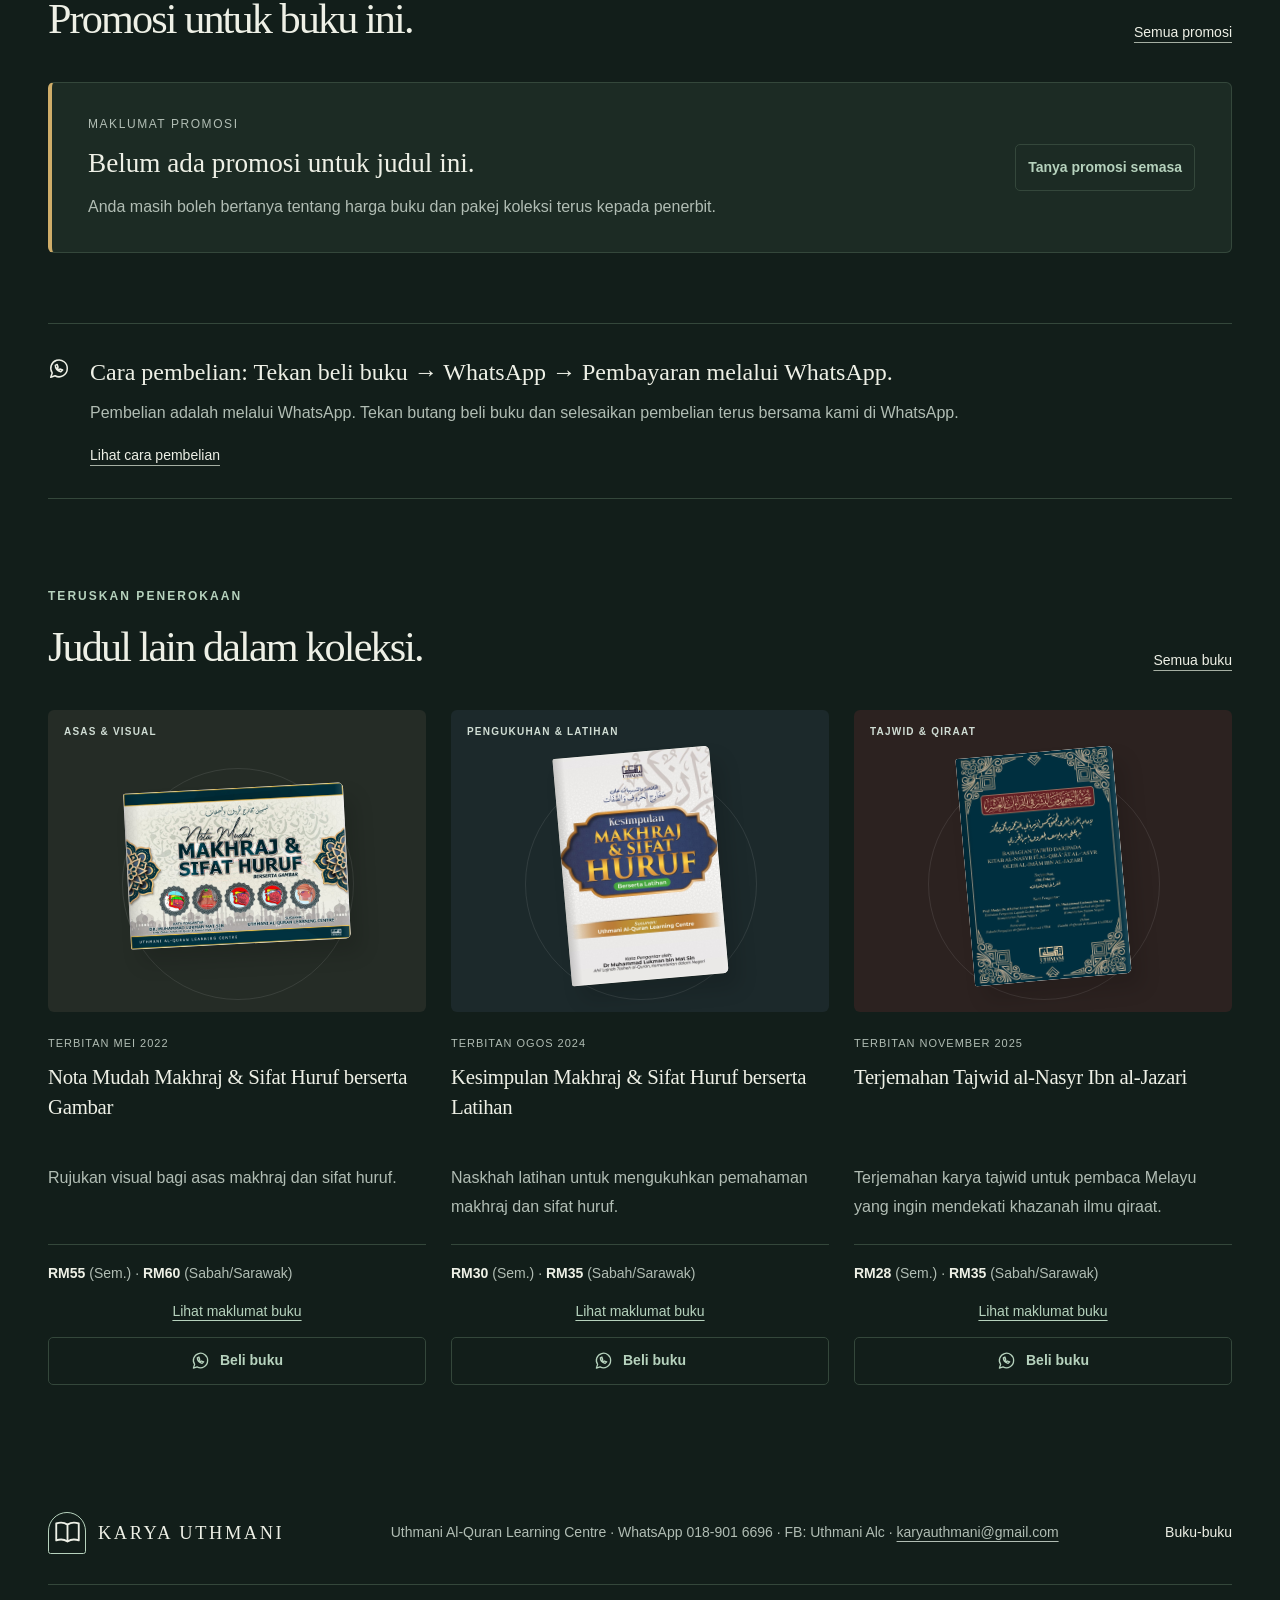
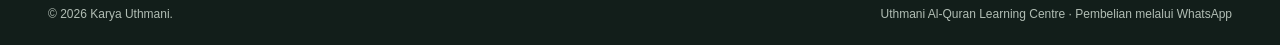
==== commit 4a0b3c86: "Add files via upload" ====
--- a/akhlak-pendukung-al-quran.html
+++ b/akhlak-pendukung-al-quran.html
@@ -1,12 +1,12 @@
 <!DOCTYPE html>
-<html lang="ms" data-theme="light">
+<html lang="ms" data-theme="dark">
 <head>
   <meta charset="UTF-8">
   <meta name="viewport" content="width=device-width, initial-scale=1.0">
-  <meta name="theme-color" content="#173e35">
+  <meta name="theme-color" content="#121e1a">
   <meta name="description" content="Terjemahan kitab Akhlaq Hamalat al-Qur'an karya al-Imam Abu Bakr al-Ajurriyy al-Baghdadiyy (w. 360H). Terbitan November 2026. RM25 (Sem.) / RM28 (Sabah &amp; Sarawak).">
-  <title>Akhlak Pendukung al-Quran · Uthmani</title>
-  <script>try{document.documentElement.dataset.theme=localStorage.getItem('uthmani-theme')==='dark'?'dark':'light'}catch{}</script>
+  <title>Akhlak Pendukung al-Quran · Karya Uthmani</title>
+  <script>try{document.documentElement.dataset.theme=localStorage.getItem('uthmani-theme')==='light'?'light':'dark'}catch{}</script>
   <link rel="stylesheet" href="styles.css">
   <script src="promotions.js" defer></script>
   <script src="script.js" defer></script>
@@ -22,28 +22,28 @@
     <symbol id="i-shield" viewBox="0 0 24 24"><path d="M12 3 4 6v6c0 4 5 7 8 9 3-2 8-5 8-9V6Z"/><path d="m8 12 3 3 5-6"/></symbol>
   </defs></svg>
   <a class="skip-link" href="#utama">Langkau ke kandungan</a>
-  <div class="announcement">Terbitan baharu: Akhlak Pendukung al-Quran · Kini dibuka untuk pertanyaan &amp; tempahan.</div>
+  <div class="announcement">Terbitan baharu: Akhlak Pendukung al-Quran · Dapatkan sekarang</div>
   <header class="site-header">
     <div class="container header-inner">
-      <a class="brand" href="index.html" aria-label="Uthmani, halaman utama"><span class="brand-mark"><svg class="icon"><use href="#i-book"/></svg></span><span>UTHMANI<small>KOLEKSI BUKU</small></span></a>
-      <nav aria-label="Navigasi utama"><a href="index.html#koleksi">Koleksi buku</a><a href="#promosi">Promosi</a><a href="index.html#tempahan">Cara tempahan</a><a href="index.html#soalan">Soalan lazim</a></nav>
-      <div class="header-actions"><button class="theme-toggle" id="theme-toggle" type="button" aria-label="Aktifkan mod gelap" aria-pressed="false"><svg class="icon"><use id="theme-icon" href="#i-moon"/></svg></button><button class="button button-small header-contact" data-order="pertanyaan"><svg class="icon"><use href="#i-chat"/></svg>Hubungi kami</button></div>
+      <a class="brand" href="index.html" aria-label="Karya Uthmani, halaman utama"><span class="brand-mark"><svg class="icon"><use href="#i-book"/></svg></span><span>KARYA UTHMANI</span></a>
+      <nav aria-label="Navigasi utama"><a href="index.html#koleksi">Buku-buku</a><a href="#promosi">Promosi</a></nav>
+      <div class="header-actions"><button class="theme-toggle" id="theme-toggle" type="button" aria-label="Aktifkan mod terang" aria-pressed="true"><svg class="icon"><use id="theme-icon" href="#i-sun"/></svg></button><button class="button button-small header-contact" data-order="pertanyaan"><svg class="icon"><use href="#i-chat"/></svg>Beli di WhatsApp</button></div>
     </div>
   </header>
   <main id="utama">
-    <div class="container breadcrumbs"><nav aria-label="Jejak navigasi"><a href="index.html">Utama</a><span aria-hidden="true">/</span><a href="index.html#koleksi">Koleksi buku</a><span aria-hidden="true">/</span><span aria-current="page">Akhlak Pendukung al-Quran</span></nav></div>
+    <div class="container breadcrumbs"><nav aria-label="Jejak navigasi"><a href="index.html">Utama</a><span aria-hidden="true">/</span><a href="index.html#koleksi">Buku-buku</a><span aria-hidden="true">/</span><span aria-current="page">Akhlak Pendukung al-Quran</span></nav></div>
     <section class="container book-detail-hero" aria-labelledby="book-title">
       <div class="book-page-cover"><div class="book-display display-green"><span class="category-label">TERBITAN BAHARU · ADAB</span><div class="catalog-book cover cover-photo" data-lightbox="buku/04 akhlak-pendukung-al-quran/gambar/kulit-depan.jpg" data-caption="Kulit hadapan · Akhlak Pendukung al-Quran"><img src="buku/04 akhlak-pendukung-al-quran/gambar/kulit-depan.jpg" alt="Kulit hadapan Akhlak Pendukung al-Quran" width="666" height="1000"></div></div><p>Klik kulit buku untuk membesarkan paparan.</p></div>
-      <div class="book-detail-copy"><p class="eyebrow">TERBITAN BAHARU · AKHLAK &amp; ADAB</p><h1 id="book-title">Akhlak Pendukung al-Quran</h1><p class="detail-intro">Terjemahan kitab <em>Akhlāq Ḥamalat al-Qurʾān</em> karya al-Imām Abū Bakr al-Ājurriyy tentang akhlak dan penghayatan para pendukung al-Quran.</p><dl class="book-facts"><div><dt>Terbitan</dt><dd>November 2026</dd></div><div><dt>Karya asal</dt><dd>al-Imām Abū Bakr Muḥammad bin al-Ḥusayn al-Ājurriyy al-Baghdādiyy (w. 360H)</dd></div><div><dt>Terjemahan</dt><dd>Abu Sulaym</dd></div><div><dt>Kata pengantar</dt><dd>Dr. Muhammad Lukman bin Mat Sin (Lajnah Tasheh KDN &amp; UniSIRAJ)</dd></div><div><dt>ISBN</dt><dd>978-629-96686-3-3</dd></div><div><dt>Harga</dt><dd>RM25.00 (Semenanjung) · RM28.00 (Sabah/Sarawak)</dd></div><div><dt>Stok</dt><dd>Disahkan semasa pertanyaan</dd></div></dl><button class="button" data-order="akhlak"><svg class="icon"><use href="#i-chat"/></svg>Tanya &amp; tempah buku ini</button><p class="detail-payment-note">Jumlah termasuk kos pos disahkan melalui WhatsApp. QR DuitNow diberikan selepas pengesahan.</p><a class="text-link" href="#promosi">Lihat promosi untuk buku ini</a></div>
+      <div class="book-detail-copy"><p class="eyebrow">TERBITAN BAHARU · AKHLAK &amp; ADAB</p><h1 id="book-title">Akhlak Pendukung al-Quran</h1><p class="detail-intro">Terjemahan kitab <em>Akhlāq Ḥamalat al-Qurʾān</em> karya al-Imām Abū Bakr al-Ājurriyy tentang akhlak dan penghayatan para pendukung al-Quran.</p><dl class="book-facts"><div><dt>Terbitan</dt><dd>November 2026</dd></div><div><dt>Karya asal</dt><dd>al-Imām Abū Bakr Muḥammad bin al-Ḥusayn al-Ājurriyy al-Baghdādiyy (w. 360H)</dd></div><div><dt>Terjemahan</dt><dd>Abu Sulaym</dd></div><div><dt>Kata pengantar</dt><dd>Dr. Muhammad Lukman bin Mat Sin (Lajnah Tasheh KDN &amp; UniSIRAJ)</dd></div><div><dt>ISBN</dt><dd>978-629-96686-3-3</dd></div><div><dt>Harga</dt><dd>RM25.00 (Semenanjung) · RM28.00 (Sabah/Sarawak)</dd></div><div><dt>Stok</dt><dd>Disahkan melalui WhatsApp</dd></div></dl><button class="button button-gold" data-order="akhlak"><svg class="icon"><use href="#i-chat"/></svg>Beli buku ini melalui WhatsApp</button><p class="detail-payment-note">Pembelian adalah melalui WhatsApp. Tekan pautan di atas untuk membuat pembelian melalui WhatsApp.</p><a class="text-link" href="#promosi">Lihat promosi untuk buku ini</a></div>
     </section>
-    <section class="container book-about" aria-labelledby="about-title"><div><p class="eyebrow">KENALI NASKHAH INI</p><h2 id="about-title">Tentang buku.</h2><p>Kitab <em>Akhlāq Ḥamalat al-Qurʾān</em> oleh al-Imām Abū Bakr al-Ājurriyy memberi panduan agar para penghafaz dan umat Islam tidak hanya tertumpu kepada aspek hafalan semata-mata, sebaliknya berusaha memahami dan menghayati maksud kalam Allah. Teguran yang dibawa bukanlah untuk menolak amalan menghafaz atau memperelokkan suara, tetapi menegur golongan yang mengejar pujian dan gagal mengamalkan isi kandungannya — nasihat lebih 1,000 tahun dahulu yang kekal relevan hingga kini.</p></div><div class="book-focus"><h3>Fokus bacaan</h3><p>Akhlak, adab dan tanggungjawab para penghafaz serta pendukung al-Quran.</p><h3>Penerbitan</h3><p>Diterbitkan oleh Uthmani Al-Quran Learning Centre. Hubungi penerbit melalui WhatsApp untuk status stok semasa dan kos penghantaran.</p></div></section>
-    <section class="container promotions-section" id="promosi" aria-labelledby="promotions-title"><div class="section-heading"><div><p class="eyebrow">TAWARAN &amp; KEMPEN</p><h2 id="promotions-title">Promosi untuk buku ini.</h2></div><a class="text-link" href="index.html#promosi">Semua promosi</a></div><div class="promotions-list" data-promotions><div class="promotion-empty"><div><h3>Belum ada promosi untuk judul ini.</h3><p>Hubungi penerbit untuk mengetahui harga dan tawaran semasa.</p></div><button class="button button-outline" data-order="promosi">Tanya promosi semasa</button></div></div></section>
-    <section class="container detail-order-note"><svg class="icon"><use href="#i-shield"/></svg><div><h3>Tempahan bermula dengan perbualan.</h3><p>Pilih buku, sahkan stok dan kos pos dengan penerbit, kemudian bayar melalui QR DuitNow yang diberikan. Hantar bukti bayaran dalam WhatsApp untuk pemprosesan pesanan.</p><a class="text-link" href="index.html#tempahan">Lihat cara tempahan</a></div></section>
-    <section class="container section related-books" aria-labelledby="related-title"><div class="section-heading"><div><p class="eyebrow">TERUSKAN PENEROKAAN</p><h2 id="related-title">Judul lain dalam koleksi.</h2></div><a class="text-link" href="index.html#koleksi">Semua buku</a></div><div class="book-grid"><article class="book-card"><a href="nota-mudah-makhraj.html" aria-label="Lihat Nota Mudah Makhraj &amp; Sifat Huruf berserta Gambar" class="book-display display-sand"><span class="category-label">ASAS &amp; VISUAL</span><div class="catalog-book catalog-book-landscape cover cover-photo"><img src="buku/01 nota-mudah-makhraj/gambar/kulit-depan.jpg" alt="Kulit buku Nota Mudah Makhraj &amp; Sifat Huruf berserta Gambar" width="1200" height="852" loading="lazy"></div></a><div class="book-info"><p class="book-date">TERBITAN MEI 2022</p><h3><a href="nota-mudah-makhraj.html">Nota Mudah Makhraj &amp; Sifat Huruf berserta Gambar</a></h3><p>Rujukan visual bagi asas makhraj dan sifat huruf.</p><div class="availability"><strong>RM55</strong> (Sem.) · <strong>RM60</strong> (Sabah/Sarawak)</div><a class="book-detail-link" href="nota-mudah-makhraj.html">Lihat maklumat buku</a><button class="button button-outline" data-order="nota"><svg class="icon"><use href="#i-chat"/></svg>Tanya &amp; tempah</button></div></article>
-<article class="book-card"><a href="kesimpulan-makhraj.html" aria-label="Lihat Kesimpulan Makhraj &amp; Sifat Huruf berserta Latihan" class="book-display display-blue"><span class="category-label">PENGUKUHAN &amp; LATIHAN</span><div class="catalog-book cover cover-photo"><img src="buku/02 kesimpulan-makhraj/gambar/kulit-depan.jpg" alt="Kulit buku Kesimpulan Makhraj &amp; Sifat Huruf berserta Latihan" width="778" height="1000" loading="lazy"></div></a><div class="book-info"><p class="book-date">TERBITAN OGOS 2024</p><h3><a href="kesimpulan-makhraj.html">Kesimpulan Makhraj &amp; Sifat Huruf berserta Latihan</a></h3><p>Naskhah latihan untuk mengukuhkan pemahaman makhraj dan sifat huruf.</p><div class="availability"><strong>RM30</strong> (Sem.) · <strong>RM35</strong> (Sabah/Sarawak)</div><a class="book-detail-link" href="kesimpulan-makhraj.html">Lihat maklumat buku</a><button class="button button-outline" data-order="latihan"><svg class="icon"><use href="#i-chat"/></svg>Tanya &amp; tempah</button></div></article>
-<article class="book-card"><a href="terjemahan-tajwid-al-nasyr.html" aria-label="Lihat Terjemahan Tajwid al-Nasyr Ibn al-Jazari" class="book-display display-rust"><span class="category-label">TAJWID &amp; QIRAAT</span><div class="catalog-book cover cover-photo"><img src="buku/03 terjemahan-tajwid-al-nasyr/gambar/kulit-depan.jpg" alt="Kulit buku Terjemahan Tajwid al-Nasyr Ibn al-Jazari" width="667" height="1000" loading="lazy"></div></a><div class="book-info"><p class="book-date">TERBITAN NOVEMBER 2025</p><h3><a href="terjemahan-tajwid-al-nasyr.html">Terjemahan Tajwid al-Nasyr Ibn al-Jazari</a></h3><p>Terjemahan karya tajwid untuk pembaca Melayu yang ingin mendekati khazanah ilmu qiraat.</p><div class="availability"><strong>RM28</strong> (Sem.) · <strong>RM35</strong> (Sabah/Sarawak)</div><a class="book-detail-link" href="terjemahan-tajwid-al-nasyr.html">Lihat maklumat buku</a><button class="button button-outline" data-order="tajwid"><svg class="icon"><use href="#i-chat"/></svg>Tanya &amp; tempah</button></div></article></div></section>
+    <section class="container book-about" aria-labelledby="about-title"><div><p class="eyebrow">KENALI NASKHAH INI</p><h2 id="about-title">Tentang buku.</h2><p>Kitab <em>Akhlāq Ḥamalat al-Qurʾān</em> oleh al-Imām Abū Bakr al-Ājurriyy memberi panduan agar para penghafaz dan umat Islam tidak hanya tertumpu kepada aspek hafalan semata-mata, sebaliknya berusaha memahami dan menghayati maksud kalam Allah. Teguran yang dibawa bukanlah untuk menolak amalan menghafaz atau memperelokkan suara, tetapi menegur golongan yang mengejar pujian dan gagal mengamalkan isi kandungannya — nasihat lebih 1,000 tahun dahulu yang kekal relevan hingga kini.</p></div><div class="book-focus"><h3>Fokus bacaan</h3><p>Akhlak, adab dan tanggungjawab para penghafaz serta pendukung al-Quran.</p><h3>Penerbitan</h3><p>Diterbitkan oleh Uthmani Al-Quran Learning Centre. Hubungi kami melalui WhatsApp untuk membuat pembelian.</p></div></section>
+    <section class="container promotions-section" id="promosi" aria-labelledby="promotions-title"><div class="section-heading"><div><p class="eyebrow">TAWARAN &amp; KEMPEN</p><h2 id="promotions-title">Promosi untuk buku ini.</h2></div><a class="text-link" href="index.html#promosi">Semua promosi</a></div><div class="promotions-list" data-promotions><div class="promotion-empty"><div><h3>Belum ada promosi untuk judul ini.</h3><p>Hubungi kami melalui WhatsApp untuk mengetahui harga dan tawaran semasa.</p></div><button class="button button-outline" data-order="promosi">Tanya promosi semasa</button></div></div></section>
+    <section class="container detail-order-note"><svg class="icon"><use href="#i-chat"/></svg><div><h3>Cara pembelian: Tekan beli buku → WhatsApp → Pembayaran melalui WhatsApp.</h3><p>Pembelian adalah melalui WhatsApp. Tekan butang beli buku dan selesaikan pembelian terus bersama kami di WhatsApp.</p><a class="text-link" href="index.html#pembelian">Lihat cara pembelian</a></div></section>
+    <section class="container section related-books" aria-labelledby="related-title"><div class="section-heading"><div><p class="eyebrow">TERUSKAN PENEROKAAN</p><h2 id="related-title">Judul lain dalam koleksi.</h2></div><a class="text-link" href="index.html#koleksi">Semua buku</a></div><div class="book-grid"><article class="book-card"><a href="nota-mudah-makhraj.html" aria-label="Lihat Nota Mudah Makhraj &amp; Sifat Huruf berserta Gambar" class="book-display display-sand"><span class="category-label">ASAS &amp; VISUAL</span><div class="catalog-book catalog-book-landscape cover cover-photo"><img src="buku/01 nota-mudah-makhraj/gambar/kulit-depan.jpg" alt="Kulit buku Nota Mudah Makhraj &amp; Sifat Huruf berserta Gambar" width="1200" height="852" loading="lazy"></div></a><div class="book-info"><p class="book-date">TERBITAN MEI 2022</p><h3><a href="nota-mudah-makhraj.html">Nota Mudah Makhraj &amp; Sifat Huruf berserta Gambar</a></h3><p>Rujukan visual bagi asas makhraj dan sifat huruf.</p><div class="availability"><strong>RM55</strong> (Sem.) · <strong>RM60</strong> (Sabah/Sarawak)</div><a class="book-detail-link" href="nota-mudah-makhraj.html">Lihat maklumat buku</a><button class="button button-outline" data-order="nota"><svg class="icon"><use href="#i-chat"/></svg>Beli buku</button></div></article>
+<article class="book-card"><a href="kesimpulan-makhraj.html" aria-label="Lihat Kesimpulan Makhraj &amp; Sifat Huruf berserta Latihan" class="book-display display-blue"><span class="category-label">PENGUKUHAN &amp; LATIHAN</span><div class="catalog-book cover cover-photo"><img src="buku/02 kesimpulan-makhraj/gambar/kulit-depan.jpg" alt="Kulit buku Kesimpulan Makhraj &amp; Sifat Huruf berserta Latihan" width="778" height="1000" loading="lazy"></div></a><div class="book-info"><p class="book-date">TERBITAN OGOS 2024</p><h3><a href="kesimpulan-makhraj.html">Kesimpulan Makhraj &amp; Sifat Huruf berserta Latihan</a></h3><p>Naskhah latihan untuk mengukuhkan pemahaman makhraj dan sifat huruf.</p><div class="availability"><strong>RM30</strong> (Sem.) · <strong>RM35</strong> (Sabah/Sarawak)</div><a class="book-detail-link" href="kesimpulan-makhraj.html">Lihat maklumat buku</a><button class="button button-outline" data-order="latihan"><svg class="icon"><use href="#i-chat"/></svg>Beli buku</button></div></article>
+<article class="book-card"><a href="terjemahan-tajwid-al-nasyr.html" aria-label="Lihat Terjemahan Tajwid al-Nasyr Ibn al-Jazari" class="book-display display-rust"><span class="category-label">TAJWID &amp; QIRAAT</span><div class="catalog-book cover cover-photo"><img src="buku/03 terjemahan-tajwid-al-nasyr/gambar/kulit-depan.jpg" alt="Kulit buku Terjemahan Tajwid al-Nasyr Ibn al-Jazari" width="667" height="1000" loading="lazy"></div></a><div class="book-info"><p class="book-date">TERBITAN NOVEMBER 2025</p><h3><a href="terjemahan-tajwid-al-nasyr.html">Terjemahan Tajwid al-Nasyr Ibn al-Jazari</a></h3><p>Terjemahan karya tajwid untuk pembaca Melayu yang ingin mendekati khazanah ilmu qiraat.</p><div class="availability"><strong>RM28</strong> (Sem.) · <strong>RM35</strong> (Sabah/Sarawak)</div><a class="book-detail-link" href="terjemahan-tajwid-al-nasyr.html">Lihat maklumat buku</a><button class="button button-outline" data-order="tajwid"><svg class="icon"><use href="#i-chat"/></svg>Beli buku</button></div></article></div></section>
   </main>
-  <footer><div class="container footer-main"><a class="brand" href="index.html"><span class="brand-mark"><svg class="icon"><use href="#i-book"/></svg></span><span>UTHMANI<small>KOLEKSI BUKU</small></span></a><p>Uthmani Al-Quran Learning Centre · WhatsApp 018-901 6696 · FB: Uthmani Alc · <a href="mailto:karyauthmani@gmail.com">karyauthmani@gmail.com</a></p><a href="index.html#koleksi">Lihat koleksi</a></div><div class="container footer-bottom"><span>© <span id="year">2026</span> Koleksi Buku Uthmani.</span><span>Uthmani Al-Quran Learning Centre · Tempahan melalui WhatsApp</span></div></footer>
-  <dialog id="order-dialog" aria-labelledby="dialog-title" aria-describedby="dialog-description"><div class="dialog-content"><button type="button" class="close-dialog" aria-label="Tutup tetingkap"><svg class="icon"><use href="#i-close"/></svg></button><span class="dialog-icon"><svg class="icon"><use href="#i-chat"/></svg></span><p class="eyebrow">PRATONTON PERTANYAAN</p><h2 id="dialog-title">Mesej anda sudah siap.</h2><p id="dialog-description">Nombor WhatsApp penerbit belum ditetapkan. Ini ialah pratonton mesej untuk buku pilihan anda; tiada mesej dihantar.</p><label for="message-preview">Mesej WhatsApp</label><textarea id="message-preview" readonly rows="7"></textarea><button class="button" id="copy-message" type="button">Salin mesej</button><p id="copy-status" role="status" aria-live="polite"></p></div></dialog>
+  <footer><div class="container footer-main"><a class="brand" href="index.html"><span class="brand-mark"><svg class="icon"><use href="#i-book"/></svg></span><span>KARYA UTHMANI</span></a><p>Uthmani Al-Quran Learning Centre · WhatsApp 018-901 6696 · FB: Uthmani Alc · <a href="mailto:karyauthmani@gmail.com">karyauthmani@gmail.com</a></p><a href="index.html#koleksi">Buku-buku</a></div><div class="container footer-bottom"><span>© <span id="year">2026</span> Karya Uthmani.</span><span>Uthmani Al-Quran Learning Centre · Pembelian melalui WhatsApp</span></div></footer>
+  <dialog id="order-dialog" aria-labelledby="dialog-title" aria-describedby="dialog-description"><div class="dialog-content"><button type="button" class="close-dialog" aria-label="Tutup tetingkap"><svg class="icon"><use href="#i-close"/></svg></button><span class="dialog-icon"><svg class="icon"><use href="#i-chat"/></svg></span><p class="eyebrow">PRATONTON PEMBELIAN</p><h2 id="dialog-title">Mesej anda sudah siap.</h2><p id="dialog-description">Nombor WhatsApp penerbit belum ditetapkan. Ini ialah pratonton mesej untuk buku pilihan anda; tiada mesej dihantar.</p><label for="message-preview">Mesej WhatsApp</label><textarea id="message-preview" readonly rows="7"></textarea><button class="button" id="copy-message" type="button">Salin mesej</button><p id="copy-status" role="status" aria-live="polite"></p></div></dialog>
 </body>
 </html>
--- a/styles.css
+++ b/styles.css
@@ -97,4 +97,38 @@
 .lightbox-caption{margin-top:14px;font-size:.9375rem;color:var(--muted)}
 @media(max-width:850px){.catalog-book-landscape{width:min(86%,210px)}.book-page-cover .catalog-book-landscape{width:min(88%,360px)}}
 @media(max-width:600px){.catalog-book-landscape{width:min(88%,155px)}.book-page-cover .catalog-book-landscape{width:min(90%,320px)}.mini-book.mini-landscape{width:125px;height:89px}.lightbox-content{padding:18px}}
+/* Kemas kini Karya Uthmani: Hero menonjol, default dark mode, cara pembelian ringkas & mobile friendly */
+:root[data-theme=dark] .announcement{background:#0b1512;border-bottom:1px solid #2b4237;color:#e6d4a3}
+:root[data-theme=dark] .hero{background:radial-gradient(circle at 75% 42%,rgba(207,173,105,.18) 0%,rgba(23,62,53,.42) 38%,transparent 70%),linear-gradient(115deg,#0f1a16 0%,#152620 55%,#1b3229 100%)}
+:root[data-theme=light] .hero{background:radial-gradient(circle at 75% 42%,rgba(207,173,105,.24) 0%,transparent 62%),linear-gradient(105deg,var(--bg) 42%,var(--hero) 100%)}
+:root[data-theme=dark] .display-sand{background:#252c26}
+:root[data-theme=dark] .display-blue{background:#1c292b}
+:root[data-theme=dark] .display-rust{background:#2c2220}
+:root[data-theme=dark] .display-green{background:#192c25}
+:root[data-theme=dark] .category-label{color:#d0ddd4}
+:root[data-theme=dark] .book-display:after{border-color:#ffffff18}
+.hero{position:relative;border-bottom:1px solid var(--line)}
+.hero-grid{padding-block:74px 66px}
+.hero-glow{position:absolute;inset:12% 10% 10% 14%;border-radius:50%;background:radial-gradient(circle,rgba(207,173,105,.32) 0%,rgba(25,75,62,.25) 45%,transparent 72%);filter:blur(26px);z-index:-1;pointer-events:none}
+.hero-art .hero-book-front{width:284px;height:426px;top:52px;box-shadow:0 28px 65px rgba(0,0,0,.48),0 0 0 2px rgba(207,173,105,.55);border-radius:6px}
+.hero-art .hero-book-front:hover{transform:translateX(-50%) translateY(-6px) scale(1.015)}
+.hero-price-pill{position:absolute;top:14px;right:14px;z-index:3;background:#102922ee;color:#f3deaa;border:1px solid #cfad69;border-radius:999px;padding:6px 12px;font-family:Arial,sans-serif;font-size:.6875rem;font-weight:700;letter-spacing:.12em;box-shadow:0 8px 20px rgba(0,0,0,.35)}
+.button-ghost{background:transparent;color:var(--ink);border-color:var(--line)}
+.button-ghost:hover{background:var(--soft);color:var(--ink)}
+.hero-actions{flex-wrap:wrap;gap:14px}
+.benefits-whatsapp{align-items:center;gap:16px}
+.benefits-whatsapp>span{color:var(--ink);font-weight:500}
+.benefits-whatsapp .button{flex-shrink:0}
+.purchase-section{padding-block:78px;background:var(--soft);border-top:1px solid var(--line)}
+.purchase-flow{display:grid;grid-template-columns:1fr auto 1fr auto 1fr;gap:18px;align-items:stretch;margin-top:44px}
+.purchase-step{position:relative;background:var(--surface);border:1px solid var(--line);border-top:3px solid var(--gold);border-radius:8px;padding:28px 24px;text-align:center;display:flex;flex-direction:column;align-items:center}
+.purchase-step .step-num{position:absolute;top:14px;left:16px;font-size:.75rem;font-weight:700;color:var(--gold);letter-spacing:.08em}
+.purchase-step .step-icon{margin-bottom:16px}
+.purchase-step h3{font-family:Georgia,serif;font-size:1.3rem;font-weight:400;margin-bottom:8px}
+.purchase-step p{font-size:.9375rem;color:var(--muted);line-height:1.7}
+.flow-arrow{display:grid;place-items:center;font-size:1.6rem;color:var(--gold);font-weight:700}
+.purchase-cta{text-align:center;margin-top:36px}
+@media(max-width:1100px){.hero-art .hero-book-front{width:254px;height:381px;top:54px}}
+@media(max-width:850px){.header-inner nav{justify-content:center;gap:28px}.hero-art .hero-book-front{width:222px;height:333px;top:52px}.purchase-flow{grid-template-columns:1fr;gap:12px}.flow-arrow{transform:rotate(90deg);font-size:1.35rem;line-height:1}}
+@media(max-width:600px){.header-inner{min-height:72px;padding-block:12px;gap:10px}.brand{font-size:1.05rem;letter-spacing:.1em}.header-inner nav{display:flex;justify-content:center;gap:28px;padding-top:10px}.header-contact{width:auto;font-size:.8125rem;padding:8px 13px;min-height:40px}.header-contact .icon{width:17px;height:17px}.hero-grid{padding-block:34px 36px;gap:32px}.hero-actions{flex-direction:column;align-items:stretch}.hero-actions .button{width:100%}.hero-art{height:390px}.hero-art .hero-book-front{width:220px;height:330px;top:42px}.benefits-whatsapp{display:flex;flex-direction:column;align-items:stretch;text-align:left;gap:12px}.benefits-whatsapp .button{width:100%}.book-grid{grid-template-columns:1fr;gap:30px}.book-display{height:270px}.catalog-book{width:155px;height:224px}.catalog-book-landscape{width:min(82%,235px)}.book-info h3{min-height:0;font-size:1.22rem}.book-info .button{width:100%;min-height:46px;font-size:.875rem}.purchase-section{padding-block:54px}.purchase-step{padding:22px 18px}.purchase-cta .button{width:100%}}
 @media(prefers-reduced-motion:reduce){html{scroll-behavior:auto}*,*:before,*:after{transition:none!important;animation:none!important}}
